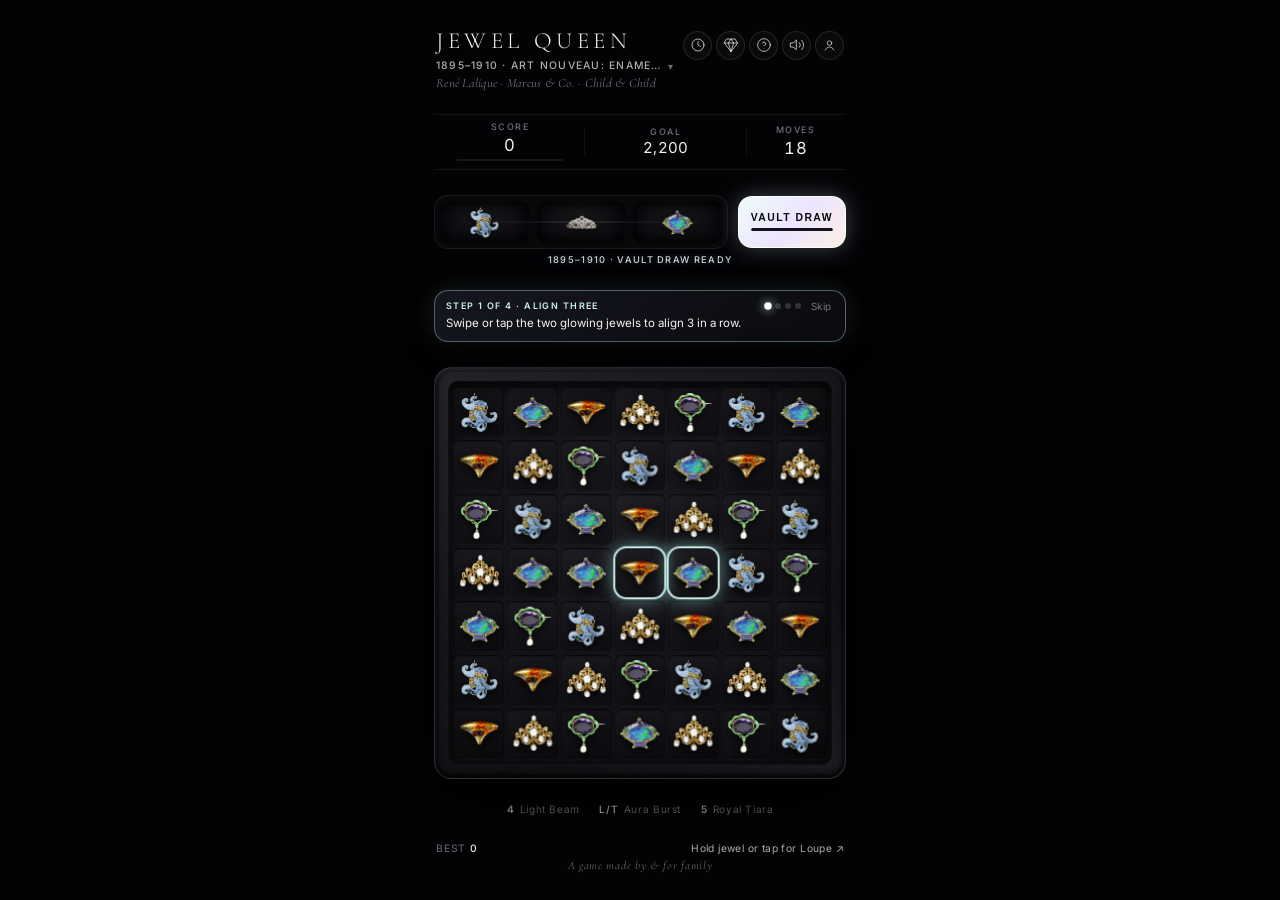
==== index.html @ 5a811588 "Add interactive 4-step tutorial, viral IG/FB Vault Share Card, OG preview & Supabase Facebook/Google" ====
<!doctype html>
<html lang="en">
  <head>
    <meta charset="UTF-8" />
    <meta
      name="viewport"
      content="width=device-width, initial-scale=1.0, maximum-scale=1.0, user-scalable=no, viewport-fit=cover"
    />
    <meta name="theme-color" content="#030305" />
    <meta
      name="description"
      content="Jewel Queen — A museum gallery & vintage jewelry cascade game made by and for family, inspired by Connie Parente's collection."
    />
    <!-- Rich Social Preview for Facebook, Instagram, Messenger & iMessage -->
    <meta property="og:type" content="website" />
    <meta property="og:site_name" content="JEWEL QUEEN" />
    <meta property="og:title" content="JEWEL QUEEN — Collect 45 Real V&amp;A Museum Jewels" />
    <meta
      property="og:description"
      content="Match real Art Nouveau, Art Deco, Dior &amp; contemporary haute joaillerie masterpieces. Inspired by Connie Parente (@parenteconnie)."
    />
    <meta property="og:url" content="https://aparente.github.io/jewel-queen/" />
    <meta property="og:image" content="https://aparente.github.io/jewel-queen/assets/og-card.jpg" />
    <meta property="og:image:width" content="1200" />
    <meta property="og:image:height" content="630" />
    <meta name="twitter:card" content="summary_large_image" />
    <meta name="twitter:title" content="JEWEL QUEEN — Collect 45 Real V&amp;A Museum Jewels" />
    <meta
      name="twitter:description"
      content="Collect 45 authentic V&amp;A Museum antique, Art Deco &amp; haute joaillerie treasures — inspired by @parenteconnie."
    />
    <meta name="twitter:image" content="https://aparente.github.io/jewel-queen/assets/og-card.jpg" />
    <title>JEWEL QUEEN — Gallery Archive</title>
    <link rel="preconnect" href="https://fonts.googleapis.com" />
    <link rel="preconnect" href="https://fonts.gstatic.com" crossorigin />
    <link
      href="https://fonts.googleapis.com/css2?family=Cormorant+Garamond:ital,wght@0,300;0,400;0,600;1,400;1,600&family=Inter:wght@300;400;500;600&display=swap"
      rel="stylesheet"
    />
    <link rel="stylesheet" href="styles.css" />
  </head>
  <body>
    <div class="velvet-backdrop" aria-hidden="true"></div>
    <canvas class="ambient-canvas" id="ambientCanvas" aria-hidden="true"></canvas>

    <!-- Floating Museum Acquisition Notice -->
    <div class="acquire-toast" id="acquireToast" hidden role="status" aria-live="polite">
      <img id="acquireToastImg" src="" alt="" />
      <div class="acquire-toast-text">
        <span class="acquire-kicker" id="acquireToastKicker">NEW ACQUISITION</span>
        <strong id="acquireToastTitle">Paul Flato Gold Feet</strong>
      </div>
    </div>

    <!-- Viral Collector Challenge Banner (shown when opening a friend's invite link) -->
    <div class="invite-banner" id="inviteBanner" hidden role="status">
      <span class="invite-banner-text" id="inviteBannerText">Invited by a fellow collector</span>
      <button type="button" class="invite-close-btn" id="closeInviteBtn" aria-label="Dismiss challenge">✕</button>
    </div>

    <main class="cabinet" id="cabinet">
      <!-- Minimal Museum Exhibition Header -->
      <header class="cabinet-header">
        <div class="brand-lockup">
          <div class="brand-text">
            <h1 class="brand-title">JEWEL QUEEN</h1>
            <button
              type="button"
              class="era-picker-btn"
              id="eraPickerBtn"
              aria-label="Choose Jewelry Era and Designers"
              title="Tour Eras & Styles"
            >
              <span class="era-line" id="stageSubtitle">1895–1910 · Art Nouveau</span>
              <span class="era-chevron" aria-hidden="true">▾</span>
            </button>
            <p class="designer-line" id="designerLine">René Lalique · Marcus &amp; Co. · Child &amp; Child</p>
          </div>
        </div>

        <div class="header-actions">
          <button
            type="button"
            class="icon-btn"
            id="erasBtn"
            aria-label="Tour Eras and Styles"
            title="Eras & Styles"
          >
            <svg viewBox="0 0 24 24" width="16" height="16" fill="none" stroke="currentColor" stroke-width="1.5" stroke-linecap="round" stroke-linejoin="round" aria-hidden="true">
              <circle cx="12" cy="12" r="9" />
              <polyline points="12 7 12 12 15.5 14" />
            </svg>
          </button>
          <button
            type="button"
            class="icon-btn"
            id="lookbookBtn"
            aria-label="Open My Collection"
            title="My Collection"
          >
            <svg viewBox="0 0 24 24" width="16" height="16" fill="none" stroke="currentColor" stroke-width="1.5" stroke-linecap="round" stroke-linejoin="round" aria-hidden="true">
              <path d="M6 3h12l4 6-10 13L2 9z" />
              <path d="M2 9h20" />
              <path d="M12 22L8 9l4-6 4 6-4 13z" />
            </svg>
          </button>
          <button
            type="button"
            class="icon-btn"
            id="helpBtn"
            aria-label="How to Play"
            title="How to Play"
          >
            <svg viewBox="0 0 24 24" width="16" height="16" fill="none" stroke="currentColor" stroke-width="1.5" stroke-linecap="round" stroke-linejoin="round" aria-hidden="true">
              <circle cx="12" cy="12" r="9.5" />
              <path d="M9.4 9.2a2.8 2.8 0 0 1 5.3 1c0 1.8-2.7 2.6-2.7 2.6" />
              <circle cx="12" cy="16.8" r="0.6" fill="currentColor" stroke="none" />
            </svg>
          </button>
          <button
            type="button"
            class="icon-btn"
            id="muteBtn"
            aria-label="Toggle Sound"
            title="Toggle Sound"
          >
            <svg id="soundOnIcon" viewBox="0 0 24 24" width="16" height="16" fill="none" stroke="currentColor" stroke-width="1.5" stroke-linecap="round" stroke-linejoin="round" aria-hidden="true">
              <polygon points="11 5 6 9 2 9 2 15 6 15 11 19 11 5" />
              <path d="M15.54 8.46a5 5 0 0 1 0 7.07" />
              <path d="M19.07 4.93a10 10 0 0 1 0 14.14" />
            </svg>
            <svg id="soundOffIcon" viewBox="0 0 24 24" width="16" height="16" fill="none" stroke="currentColor" stroke-width="1.5" stroke-linecap="round" stroke-linejoin="round" aria-hidden="true" hidden>
              <polygon points="11 5 6 9 2 9 2 15 6 15 11 19 11 5" />
              <line x1="22" y1="9" x2="16" y2="15" />
              <line x1="16" y1="9" x2="22" y2="15" />
            </svg>
          </button>
          <button
            type="button"
            class="icon-btn account-btn"
            id="accountBtn"
            aria-label="Collector Sign In & Share"
            title="Collector Account & Share"
          >
            <svg id="accountDefaultIcon" viewBox="0 0 24 24" width="15" height="15" fill="none" stroke="currentColor" stroke-width="1.5" stroke-linecap="round" stroke-linejoin="round" aria-hidden="true">
              <circle cx="12" cy="8.2" r="3.6" />
              <path d="M5.2 19.2c1.4-3.2 4-4.7 6.8-4.7s5.4 1.5 6.8 4.7" />
            </svg>
            <img id="accountAvatarImg" class="account-avatar-img" src="" alt="" hidden />
            <span class="account-sync-dot" id="accountSyncDot" hidden></span>
          </button>
        </div>
      </header>

      <!-- Borderless Floating Museum Placard Metrics -->
      <section class="hud-strip" aria-label="Exhibition progress">
        <div class="hud-plaque hud-score">
          <span class="hud-label">SCORE</span>
          <span class="hud-value" id="scoreVal">0</span>
          <div class="score-bar" aria-hidden="true">
            <div class="score-bar-fill" id="scoreBarFill"></div>
          </div>
        </div>

        <div class="hud-divider" aria-hidden="true"></div>

        <div class="hud-plaque hud-goal">
          <span class="hud-label">GOAL</span>
          <div class="goal-display" id="goalDisplay">
            <span class="hud-value" id="goalText">2,200</span>
          </div>
        </div>

        <div class="hud-divider" aria-hidden="true"></div>

        <div class="hud-plaque hud-moves" id="movesPlaque">
          <span class="hud-label">MOVES</span>
          <span class="hud-value" id="movesVal">18</span>
        </div>
      </section>

      <!-- Smoked-Glass Curator's Vault Draw (3-Chamber Archive Bonus) -->
      <section class="slot-marquee" aria-label="Curator Vault Draw">
        <div class="slot-body">
          <div class="reels-window">
            <div class="payline-bar" aria-hidden="true"></div>
            <div class="reel" id="reel0" aria-label="Vault chamber 1"></div>
            <div class="reel" id="reel1" aria-label="Vault chamber 2"></div>
            <div class="reel" id="reel2" aria-label="Vault chamber 3"></div>
          </div>

          <button type="button" class="spin-btn is-ready" id="spinBtn">
            <span class="spin-btn-sheen" aria-hidden="true"></span>
            <span class="spin-btn-label" id="spinBtnLabel">VAULT DRAW</span>
            <span class="spin-meter" aria-hidden="true">
              <span class="spin-meter-fill" id="spinMeterFill"></span>
            </span>
          </button>
        </div>
        <div class="slot-ticker" id="slotBanner" role="status" aria-live="polite">
          CURATOR'S VAULT DRAW READY · TAP TO PULL
        </div>
      </section>

      <!-- Interactive 4-Step Guided Gallery Tutorial Strip -->
      <aside class="tutorial-bar" id="tutorialBar" hidden aria-live="polite">
        <div class="tutorial-bar-top">
          <span class="tutorial-kicker" id="tutorialKicker">STEP 1 OF 4 · ALIGN THREE</span>
          <div class="tutorial-bar-right">
            <div class="tutorial-dots" id="tutorialDots" aria-hidden="true"></div>
            <button type="button" class="tutorial-skip-btn" id="tutorialSkipBtn">Skip</button>
          </div>
        </div>
        <div class="tutorial-bar-body">
          <p class="tutorial-text" id="tutorialText">
            Swipe or tap the two glowing jewels to align 3 in a row.
          </p>
          <button type="button" class="tutorial-action-btn" id="tutorialActionBtn" hidden>
            BEGIN EXHIBITION
          </button>
        </div>
      </aside>

      <!-- Tactile Pure Black Velvet Collector's Tray (Default) -->
      <section class="board-area" aria-label="Jewelry Gallery Tray">
        <div class="board-shell" id="boardShell">
          <div class="tray-rim-shimmer" aria-hidden="true"></div>
          <div class="fever-ribbon" id="feverRibbon" hidden>3× LUMINOUS AURA · <span id="feverCount">0</span></div>

          <div class="board-stage" id="boardStage">
            <div class="board-cells" id="boardCells" aria-hidden="true"></div>
            <div class="board-tiles" id="boardTiles" role="grid" aria-label="7 by 7 jewelry tray"></div>
            <canvas class="fx-canvas" id="fxCanvas" aria-hidden="true"></canvas>
          </div>
        </div>
      </section>

      <!-- Whisper-Clean Borderless Gallery Legend -->
      <div class="power-legend-inline" aria-label="Special combinations">
        <span><em>4</em> Light Beam</span>
        <span class="legend-dot" aria-hidden="true">·</span>
        <span><em>L/T</em> Aura Burst</span>
        <span class="legend-dot" aria-hidden="true">·</span>
        <span><em>5</em> Royal Tiara</span>
      </div>

      <!-- Elevated Minimal Footer -->
      <footer class="cabinet-footer">
        <div class="footer-row">
          <span class="footer-stat">BEST <strong id="bestScoreVal">0</strong></span>
          <button type="button" class="footer-loupe-btn" id="footerLoupeBtn" title="Zoom in & read jewelry history">
            Hold jewel or tap for Loupe ↗
          </button>
        </div>
        <p class="family-note">A game made by &amp; for family</p>
      </footer>
    </main>

    <!-- Exhibition Complete / Curtain Call Modal -->
    <dialog class="velvet-dialog" id="resultDialog">
      <div class="dialog-card">
        <img src="assets/museum_jewels/lavabre-tiara.png" alt="" class="dialog-tiara" width="76" height="76" />
        <p class="dialog-kicker" id="resultKicker">EXHIBITION COMPLETE</p>
        <h2 class="dialog-title" id="resultTitle">SUBLIME</h2>
        <div class="dialog-stars" id="resultStars" aria-label="Star rating">★★★</div>
        <p class="dialog-summary" id="resultSummary">
          You curated this exhibition with timeless brilliance.
        </p>

        <div class="dialog-stats">
          <div class="stat-box">
            <span>EXHIBITION SCORE</span>
            <strong id="resultScore">0</strong>
          </div>
          <div class="stat-box">
            <span>MOVES BONUS</span>
            <strong id="resultBonus">+0</strong>
          </div>
        </div>

        <div class="dialog-actions">
          <button type="button" class="gold-cta" id="resultPrimaryBtn">NEXT EXHIBITION →</button>
          <button type="button" class="velvet-secondary" id="resultShareBtn">SHARE MY VAULT CARD ↗</button>
          <button type="button" class="velvet-secondary" id="resultSecondaryBtn">REPLAY THIS ERA</button>
        </div>
      </div>
    </dialog>

    <!-- Virtual Estate Collection Vault (Pokédex + Signature Lineup) -->
    <dialog class="velvet-dialog lookbook-dialog" id="lookbookDialog">
      <div class="dialog-card lookbook-card vault-card">
        <div class="lookbook-header">
          <div>
            <p class="dialog-kicker">PRIVATE ARCHIVE</p>
            <h2 class="dialog-title">MY COLLECTION</h2>
          </div>
          <div class="lookbook-header-actions">
            <button type="button" class="share-pill-btn" id="openShareFromVaultBtn">Share Vault ↗</button>
            <button type="button" class="icon-btn" id="closeLookbookBtn" aria-label="Close My Collection">✕</button>
          </div>
        </div>

        <div class="vault-summary-bar">
          <div class="vault-metric">
            <span>ACQUIRED</span>
            <strong id="vaultCountStat">0 / 45</strong>
          </div>
          <div class="vault-metric">
            <span>ESTATE VALUE</span>
            <strong id="vaultValueStat">$0</strong>
          </div>
          <div class="vault-progress-track" aria-hidden="true">
            <div class="vault-progress-fill" id="vaultProgressFill"></div>
          </div>
        </div>

        <section class="showcase-section" aria-label="My Signature Lineup">
          <div class="showcase-head">
            <span class="showcase-label">SIGNATURE LINEUP</span>
            <span class="showcase-sub">Pin up to 5 in the 3× Loupe</span>
          </div>
          <div class="showcase-slots" id="showcaseSlots"></div>
        </section>

        <div class="vault-filters" id="vaultFilters" role="tablist" aria-label="Filter collection">
          <button type="button" class="filter-pill is-active" data-filter="all">All</button>
          <button type="button" class="filter-pill" data-filter="owned">Owned</button>
          <button type="button" class="filter-pill" data-filter="missing">Missing</button>
          <button type="button" class="filter-pill" data-filter="grails">Grails</button>
        </div>

        <div class="pokedex-grid" id="lookbookGrid"></div>
      </div>
    </dialog>

    <!-- Curated Historical Jewelry Tour Modal -->
    <dialog class="velvet-dialog lookbook-dialog" id="erasDialog">
      <div class="dialog-card lookbook-card">
        <div class="lookbook-header">
          <div>
            <p class="dialog-kicker">HISTORICAL TOUR</p>
            <h2 class="dialog-title">ERAS &amp; STYLES</h2>
          </div>
          <button type="button" class="icon-btn" id="closeErasBtn" aria-label="Close Eras Guide">✕</button>
        </div>

        <p class="lookbook-intro">
          Made by &amp; for family — walk through eight iconic eras &amp; movements of antique and vintage jewelry, each featuring authentic museum pieces curated in the spirit of
          <a href="https://www.instagram.com/parenteconnie/?hl=en" target="_blank" rel="noopener noreferrer" class="gold-link">@parenteconnie</a>.
        </p>

        <div class="eras-grid" id="erasGrid"></div>
      </div>
    </dialog>

    <!-- Quick How-to-Play Guide Modal -->
    <dialog class="velvet-dialog" id="helpDialog">
      <div class="dialog-card help-card">
        <p class="dialog-kicker">GALLERY GUIDE</p>
        <h2 class="dialog-title">HOW TO PLAY</h2>
        <div class="help-steps">
          <div class="help-step">
            <span class="help-badge">1</span>
            <div>
              <strong>Swipe or Tap to Match 3+</strong>
              <p>Swap neighboring jewels in the black velvet tray to line up 3 or more matching pieces. Cascades weave rising light blooms and higher multipliers.</p>
            </div>
          </div>
          <div class="help-step">
            <span class="help-badge">2</span>
            <div>
              <strong>Complete the Exhibition Goal</strong>
              <p>Reach the score target, collect featured jewels, or match on top of luminous showcase tiles before your moves run out.</p>
            </div>
          </div>
          <div class="help-step">
            <span class="help-badge">3</span>
            <div>
              <strong>Pull the Curator's Vault Draw</strong>
              <p>Matches charge the 3-chamber archive bar. Tap <strong>VAULT DRAW</strong> when lit to draw 3 museum pieces for 3× Luminous Aura, extra moves, bonus points, and power jewels.</p>
            </div>
          </div>
          <div class="help-step">
            <span class="help-badge">4</span>
            <div>
              <strong>Collect &amp; Inspect at 3× Zoom</strong>
              <p>Every new piece unlocks in <strong>My Collection</strong>. Hold any jewel on the tray (or tap any card) to zoom 3× and read its museum history.</p>
            </div>
          </div>
        </div>
        <p class="help-family-note">A private gallery game made by &amp; for family.</p>
        <div class="dialog-actions">
          <button type="button" class="gold-cta" id="closeHelpBtn">ENTER GALLERY</button>
          <button type="button" class="velvet-secondary" id="replayTutorialBtn">REPLAY GUIDED TUTORIAL</button>
        </div>
      </div>
    </dialog>

    <!-- Collector Profile, Facebook & Google SSO, and Leaderboard Modal -->
    <dialog class="velvet-dialog account-dialog" id="accountDialog">
      <div class="dialog-card account-card">
        <div class="lookbook-header">
          <div>
            <p class="dialog-kicker">COLLECTOR PASSPORT</p>
            <h2 class="dialog-title">SIGN IN &amp; SYNC</h2>
          </div>
          <button type="button" class="icon-btn" id="closeAccountBtn" aria-label="Close Collector Account">✕</button>
        </div>

        <p class="account-intro">
          Sign in to sync your 45-piece Estate Vault across Facebook, Instagram &amp; Safari—and appear on the Collectors' Leaderboard.
        </p>

        <!-- Signed-In Banner (shown when authenticated via Facebook or Google) -->
        <div class="signed-in-panel" id="signedInPanel" hidden>
          <div class="signed-in-user">
            <img id="signedInAvatar" class="signed-in-avatar" src="" alt="" hidden />
            <div>
              <strong id="signedInName">Collector</strong>
              <span class="sync-badge" id="syncStatusText">Cloud Vault Synced</span>
            </div>
          </div>
          <button type="button" class="velvet-secondary sign-out-btn" id="signOutBtn">Sign Out</button>
        </div>

        <!-- Facebook & Google SSO Buttons -->
        <div class="sso-buttons" id="ssoButtons">
          <button type="button" class="sso-btn sso-facebook" id="facebookSignInBtn">
            <svg viewBox="0 0 24 24" width="17" height="17" fill="currentColor" aria-hidden="true">
              <path d="M22 12.06C22 6.5 17.52 2 12 2S2 6.5 2 12.06c0 5.02 3.66 9.18 8.44 9.94v-7.03H7.9v-2.91h2.54V9.85c0-2.52 1.49-3.91 3.78-3.91 1.09 0 2.24.2 2.24.2v2.47h-1.26c-1.24 0-1.63.78-1.63 1.57v1.88h2.78l-.44 2.91h-2.34V22c4.78-.76 8.43-4.92 8.43-9.94z" />
            </svg>
            <span>Continue with Facebook</span>
          </button>

          <button type="button" class="sso-btn sso-google" id="googleSignInBtn">
            <svg viewBox="0 0 24 24" width="17" height="17" aria-hidden="true">
              <path fill="#EA4335" d="M12 10.2v3.9h5.5c-.24 1.26-.96 2.33-2.04 3.05l3.3 2.56C20.68 17.94 21.8 15.2 21.8 12c0-.72-.06-1.41-.19-2.07H12z"/>
              <path fill="#34A853" d="M12 22c2.75 0 5.06-.91 6.75-2.47l-3.3-2.56c-.91.61-2.08.98-3.45.98-2.66 0-4.91-1.8-5.71-4.21H2.88v2.64C4.56 19.72 8.01 22 12 22z"/>
              <path fill="#FBBC05" d="M6.29 13.74A5.98 5.98 0 0 1 5.97 12c0-.61.11-1.2.32-1.74V7.62H2.88A9.96 9.96 0 0 0 2 12c0 1.61.39 3.13 1.08 4.38l3.21-2.64z"/>
              <path fill="#4285F4" d="M12 6.05c1.5 0 2.84.52 3.9 1.53l2.92-2.92C17.05 3.01 14.74 2 12 2 8.01 2 4.56 4.28 2.88 7.62l3.41 2.64C7.09 7.85 9.34 6.05 12 6.05z"/>
            </svg>
            <span>Continue with Google</span>
          </button>
        </div>

        <p class="sso-notice" id="ssoNotice" hidden></p>

        <!-- Collector Display Name (works immediately for Share Cards even before cloud SSO!) -->
        <div class="collector-name-box">
          <label for="collectorNameInput" class="collector-name-label">NAME ON YOUR SHAREABLE VAULT CARD</label>
          <div class="collector-name-row">
            <input
              type="text"
              id="collectorNameInput"
              class="collector-name-input"
              maxlength="28"
              placeholder="e.g. Connie Parente"
              autocomplete="name"
            />
            <button type="button" class="save-name-btn" id="saveCollectorNameBtn">Save</button>
          </div>
        </div>

        <button type="button" class="gold-cta" id="accountShareVaultBtn">SHARE MY VAULT CARD ↗</button>

        <!-- Collectors' Leaderboard -->
        <section class="leaderboard-section" id="leaderboardSection">
          <div class="showcase-head">
            <span class="showcase-label">COLLECTORS' LEADERBOARD</span>
            <span class="showcase-sub">Ranked by Estate Value</span>
          </div>
          <div class="leaderboard-list" id="leaderboardList">
            <p class="leaderboard-empty">Connect Facebook or Google Cloud Sync to join the live collectors' leaderboard.</p>
          </div>
        </section>

        <p class="connie-credit-line">
          Curated in the spirit of
          <a href="https://www.instagram.com/parenteconnie/?hl=en" target="_blank" rel="noopener noreferrer" class="gold-link">Connie Parente · @parenteconnie</a>
        </p>
      </div>
    </dialog>

    <!-- Viral Shareable Vault Card Preview Modal -->
    <dialog class="velvet-dialog share-dialog" id="shareDialog">
      <div class="dialog-card share-card">
        <div class="lookbook-header">
          <div>
            <p class="dialog-kicker">READY FOR INSTAGRAM &amp; FACEBOOK</p>
            <h2 class="dialog-title">YOUR VAULT CARD</h2>
          </div>
          <button type="button" class="icon-btn" id="closeShareBtn" aria-label="Close Share Card">✕</button>
        </div>

        <div class="share-preview-frame">
          <img id="sharePreviewImg" class="share-preview-img" src="" alt="Your Jewel Queen Vault Share Card" />
        </div>

        <div class="dialog-actions">
          <button type="button" class="gold-cta" id="nativeShareBtn">SHARE CARD TO IG / FB / MESSAGES</button>
          <div class="share-quick-row">
            <button type="button" class="velvet-secondary" id="downloadCardBtn">Save PNG</button>
            <button type="button" class="velvet-secondary" id="shareFacebookLinkBtn">Facebook</button>
            <button type="button" class="velvet-secondary" id="copyChallengeLinkBtn">Copy Link</button>
          </div>
        </div>
        <p class="share-status" id="shareStatus" role="status" aria-live="polite"></p>
      </div>
    </dialog>

    <!-- Interactive 3x Jeweler's Loupe Zoom & History Inspector Modal -->
    <dialog class="velvet-dialog loupe-dialog" id="loupeDialog">
      <div class="dialog-card loupe-card">
        <div class="loupe-topbar">
          <div>
            <p class="dialog-kicker" id="loupeEra">ART NOUVEAU</p>
            <h2 class="dialog-title loupe-title" id="loupeTitle">Blue Enamel Medusa Pendant</h2>
          </div>
          <button type="button" class="icon-btn" id="closeLoupeBtn" aria-label="Close Jeweler's Loupe">✕</button>
        </div>

        <div class="loupe-stage" id="loupeStage" title="Drag to pan when zoomed">
          <img id="loupeImg" class="loupe-img" src="" alt="" draggable="false" />
          <div class="loupe-zoom-controls" role="group" aria-label="Optical zoom magnification">
            <button type="button" class="zoom-pill is-active" data-zoom="1">1×</button>
            <button type="button" class="zoom-pill" data-zoom="2">2×</button>
            <button type="button" class="zoom-pill" data-zoom="3">3×</button>
          </div>
          <span class="loupe-pan-hint" id="loupePanHint">Tap 2× / 3× to zoom in</span>
        </div>

        <div class="loupe-meta-row">
          <span class="loupe-maker" id="loupeMaker">René Lalique</span>
          <span class="loupe-collected" id="loupeCollected">Collected 0×</span>
        </div>

        <div class="loupe-collector-bar">
          <span class="rarity-badge" id="loupeRarity">CROWN SOVEREIGN</span>
          <span class="loupe-value" id="loupeValue">$185K</span>
          <button type="button" class="pin-showcase-btn" id="loupePinBtn">☆ Pin to Lineup</button>
        </div>

        <div class="loupe-materials" id="loupeMaterials"></div>
        <p class="loupe-story" id="loupeStory"></p>

        <div class="loupe-footer">
          <div class="loupe-nav">
            <button type="button" class="velvet-secondary loupe-nav-btn" id="loupePrevBtn">‹ Prev</button>
            <button type="button" class="velvet-secondary loupe-nav-btn" id="loupeNextBtn">Next ›</button>
          </div>
          <a id="loupeArchiveLink" class="gold-link loupe-archive-link" href="#" target="_blank" rel="noopener noreferrer">
            Museum Record ↗
          </a>
        </div>
      </div>
    </dialog>

    <script type="module" src="js/game.js"></script>
  </body>
</html>
---- styles.css ----
:root {
  color-scheme: dark;
  --gallery-black: #030305;
  --gallery-surface: rgba(14, 14, 19, 0.86);
  --gallery-glass: rgba(255, 255, 255, 0.035);
  --hairline: rgba(255, 255, 255, 0.11);
  --hairline-soft: rgba(255, 255, 255, 0.065);
  --pearl: #f5f2ed;
  --pearl-soft: rgba(245, 242, 237, 0.72);
  --silver-muted: rgba(214, 212, 224, 0.52);
  --prism-grad: linear-gradient(125deg, #c6f7f2 0%, #e4d4ff 48%, #f9e6d8 100%);
  --font-serif: 'Cormorant Garamond', Georgia, serif;
  --font-sans: 'Inter', -apple-system, BlinkMacSystemFont, sans-serif;
}

*,
*::before,
*::after {
  box-sizing: border-box;
  -webkit-tap-highlight-color: transparent;
}

[hidden] {
  display: none !important;
}

html,
body {
  margin: 0;
  padding: 0;
  height: 100%;
  height: 100dvh;
  overflow: hidden;
  background-color: var(--gallery-black);
  color: var(--pearl);
  font-family: var(--font-sans);
  -webkit-font-smoothing: antialiased;
  user-select: none;
  -webkit-user-select: none;
}

/* Deep museum gallery darkness + teamLab ambient canvas */
.velvet-backdrop {
  position: fixed;
  inset: 0;
  z-index: -2;
  background: radial-gradient(circle at 50% 24%, #0c0c12 0%, #040407 58%, #010102 100%);
}

.ambient-canvas {
  position: fixed;
  inset: 0;
  width: 100%;
  height: 100%;
  z-index: -1;
  pointer-events: none;
}

/* Centered Mobile-First Gallery Canvas */
.cabinet {
  position: relative;
  width: 100%;
  max-width: 440px;
  height: 100dvh;
  margin: 0 auto;
  padding:
    max(12px, env(safe-area-inset-top))
    14px
    max(12px, env(safe-area-inset-bottom));
  display: flex;
  flex-direction: column;
  justify-content: space-evenly;
  gap: 8px;
}

/* Editorial Museum Header (no logo clutter, pure refined typography) */
.cabinet-header {
  display: flex;
  align-items: flex-start;
  justify-content: space-between;
  gap: 10px;
  padding: 2px 2px 0;
  flex-shrink: 0;
}

.brand-lockup {
  min-width: 0;
}

.brand-text {
  min-width: 0;
}

.brand-title {
  margin: 0;
  font-family: var(--font-serif);
  font-size: clamp(1.16rem, 4.5vw, 1.44rem);
  font-weight: 300;
  letter-spacing: 0.2em;
  line-height: 1.05;
  white-space: nowrap;
  color: var(--pearl);
  text-shadow: 0 0 24px rgba(255, 255, 255, 0.14);
}

.era-picker-btn {
  margin: 4px 0 0;
  padding: 0;
  border: none;
  background: none;
  display: inline-flex;
  align-items: center;
  gap: 5px;
  max-width: 100%;
  cursor: pointer;
  text-align: left;
  color: var(--pearl-soft);
  transition: color 160ms ease;
}

.era-picker-btn:hover {
  color: #ffffff;
}

.era-picker-btn:focus-visible,
.icon-btn:focus-visible,
.spin-btn:focus-visible,
.gold-cta:focus-visible,
.velvet-secondary:focus-visible {
  outline: 1.5px solid rgba(255, 255, 255, 0.72);
  outline-offset: 2px;
}

.era-line {
  font-family: var(--font-sans);
  font-size: 0.65rem;
  font-weight: 500;
  letter-spacing: 0.12em;
  text-transform: uppercase;
  white-space: nowrap;
  overflow: hidden;
  text-overflow: ellipsis;
}

.era-chevron {
  font-size: 0.65rem;
  opacity: 0.6;
  flex-shrink: 0;
}

.designer-line {
  margin: 2px 0 0;
  font-family: var(--font-serif);
  font-size: 0.8rem;
  font-style: italic;
  font-weight: 400;
  letter-spacing: 0.02em;
  color: var(--silver-muted);
  white-space: nowrap;
  overflow: hidden;
  text-overflow: ellipsis;
}

.header-actions {
  display: flex;
  align-items: center;
  gap: 4px;
  flex-shrink: 0;
  padding-top: 2px;
}

.icon-btn {
  position: relative;
  width: 29px;
  height: 29px;
  border-radius: 50%;
  border: 1px solid var(--hairline);
  background: rgba(255, 255, 255, 0.03);
  backdrop-filter: blur(8px);
  -webkit-backdrop-filter: blur(8px);
  color: var(--pearl-soft);
  display: grid;
  place-items: center;
  cursor: pointer;
  transition: border-color 180ms ease, color 180ms ease, background 180ms ease, transform 140ms ease;
}

.account-avatar-img {
  width: 100%;
  height: 100%;
  border-radius: 50%;
  object-fit: cover;
}

.account-sync-dot {
  position: absolute;
  right: -1px;
  bottom: -1px;
  width: 8px;
  height: 8px;
  border-radius: 50%;
  background: #6ee7b7;
  border: 1.5px solid #040407;
  box-shadow: 0 0 6px rgba(110, 231, 183, 0.8);
}

.icon-btn:hover {
  border-color: rgba(255, 255, 255, 0.34);
  background: rgba(255, 255, 255, 0.08);
  color: #ffffff;
}

.icon-btn:active {
  transform: scale(0.92);
}

/* Borderless Floating Museum Placard HUD */
.hud-strip {
  display: grid;
  grid-template-columns: 1.15fr 1px 1.25fr 1px 0.75fr;
  align-items: center;
  padding: 6px 2px;
  border-top: 1px solid var(--hairline-soft);
  border-bottom: 1px solid var(--hairline-soft);
  flex-shrink: 0;
}

.hud-divider {
  width: 1px;
  height: 26px;
  background: var(--hairline-soft);
}

.hud-plaque {
  display: flex;
  flex-direction: column;
  align-items: center;
  justify-content: center;
  padding: 2px 6px;
  min-height: 40px;
}

.hud-label {
  font-size: 0.56rem;
  font-weight: 500;
  letter-spacing: 0.18em;
  color: var(--silver-muted);
  line-height: 1;
}

.hud-value {
  margin-top: 4px;
  font-family: var(--font-sans);
  font-size: 1.04rem;
  font-weight: 400;
  font-variant-numeric: tabular-nums;
  letter-spacing: 0.02em;
  color: var(--pearl);
  line-height: 1.1;
}

.score-bar {
  width: 78%;
  height: 2px;
  margin-top: 5px;
  border-radius: 99px;
  background: rgba(255, 255, 255, 0.08);
  overflow: hidden;
}

.score-bar-fill {
  height: 100%;
  width: 0%;
  border-radius: 99px;
  background: var(--prism-grad);
  box-shadow: 0 0 8px rgba(198, 247, 242, 0.65);
  transition: width 360ms cubic-bezier(0.22, 1, 0.36, 1);
}

.goal-display {
  display: flex;
  align-items: center;
  justify-content: center;
  gap: 6px;
  margin-top: 3px;
  cursor: pointer;
}

.goal-icon {
  width: 22px;
  height: 22px;
  object-fit: contain;
  filter: drop-shadow(0 2px 6px rgba(0, 0, 0, 0.8));
}

.goal-tile-swatch {
  width: 15px;
  height: 15px;
  border-radius: 4px;
  border: 1px solid rgba(226, 245, 255, 0.72);
  background: linear-gradient(135deg, rgba(198, 247, 242, 0.32), rgba(228, 212, 255, 0.18));
  box-shadow: 0 0 10px rgba(198, 247, 242, 0.45);
}

.hud-goal .hud-value {
  margin-top: 0;
  font-size: 0.94rem;
}

.hud-moves.is-low .hud-value {
  color: #ff9cb8;
  text-shadow: 0 0 12px rgba(255, 114, 162, 0.6);
  animation: lowMovesBreath 1.1s ease-in-out infinite;
}

@keyframes lowMovesBreath {
  0%, 100% { opacity: 0.72; }
  50% { opacity: 1; }
}

/* Smoked-Glass Optical Prism Chamber (Elevated 3-Reel Bonus Draw) */
.slot-marquee {
  flex-shrink: 0;
  padding: 2px 0;
}

.slot-body {
  display: grid;
  grid-template-columns: 1fr auto;
  align-items: center;
  gap: 10px;
}

.reels-window {
  position: relative;
  display: grid;
  grid-template-columns: repeat(3, 1fr);
  gap: 6px;
  padding: 4px;
  border-radius: 14px;
  background: rgba(255, 255, 255, 0.025);
  border: 1px solid var(--hairline-soft);
}

.payline-bar {
  position: absolute;
  left: 8px;
  right: 8px;
  top: 50%;
  height: 1px;
  transform: translateY(-50%);
  background: linear-gradient(90deg, transparent, rgba(255, 255, 255, 0.16), transparent);
  pointer-events: none;
  z-index: 3;
}

.reel {
  position: relative;
  height: 44px;
  border-radius: 10px;
  overflow: hidden;
  background: radial-gradient(circle at 50% 40%, rgba(255, 255, 255, 0.07) 0%, rgba(10, 10, 15, 0.92) 78%);
  box-shadow:
    inset 0 6px 10px rgba(0, 0, 0, 0.72),
    inset 0 -6px 10px rgba(0, 0, 0, 0.72),
    inset 0 0 0 1px rgba(255, 255, 255, 0.05);
}

.reel.reel-landed {
  animation: reelBounce 260ms cubic-bezier(0.22, 1, 0.36, 1);
}

@keyframes reelBounce {
  0% { transform: scale(1.06); box-shadow: inset 0 0 0 1px rgba(255, 255, 255, 0.35); }
  100% { transform: scale(1); }
}

.reel-strip {
  display: flex;
  flex-direction: column;
  will-change: transform;
}

.reel-item {
  height: 44px;
  flex-shrink: 0;
  display: grid;
  place-items: center;
  padding: 4px;
}

.reel-item img {
  width: 35px;
  height: 35px;
  object-fit: contain;
  filter: drop-shadow(0 2px 6px rgba(0, 0, 0, 0.85));
}

.spin-btn {
  position: relative;
  min-width: 108px;
  height: 52px;
  padding: 6px 12px;
  border-radius: 14px;
  border: 1px solid var(--hairline);
  background: rgba(255, 255, 255, 0.03);
  color: var(--silver-muted);
  cursor: not-allowed;
  overflow: hidden;
  display: flex;
  flex-direction: column;
  align-items: center;
  justify-content: center;
  gap: 5px;
  transition: transform 150ms ease, border-color 240ms ease, box-shadow 260ms ease, background 260ms ease;
}

.spin-btn.is-ready {
  cursor: pointer;
  color: #09090f;
  background: linear-gradient(135deg, #eefcf9 0%, #ede4ff 52%, #fdf0e6 100%);
  border-color: rgba(255, 255, 255, 0.85);
  box-shadow:
    0 0 22px rgba(212, 238, 255, 0.28),
    0 6px 18px rgba(0, 0, 0, 0.55);
  animation: prismReadyBreath 2.4s ease-in-out infinite;
}

.spin-btn.is-ready:active {
  transform: scale(0.95);
}

.spin-btn-sheen {
  position: absolute;
  inset: 0;
  background: linear-gradient(
    115deg,
    transparent 20%,
    rgba(255, 255, 255, 0.65) 50%,
    transparent 80%
  );
  transform: translateX(-130%);
  pointer-events: none;
}

.spin-btn.is-ready .spin-btn-sheen {
  animation: sheenSweep 3s ease-in-out infinite;
}

@keyframes sheenSweep {
  0%, 58% { transform: translateX(-130%); }
  100% { transform: translateX(135%); }
}

@keyframes prismReadyBreath {
  0%, 100% { box-shadow: 0 0 14px rgba(198, 247, 242, 0.22), 0 6px 18px rgba(0, 0, 0, 0.55); }
  50% { box-shadow: 0 0 26px rgba(228, 212, 255, 0.44), 0 6px 18px rgba(0, 0, 0, 0.55); }
}

.spin-btn-label {
  font-size: 0.65rem;
  font-weight: 600;
  letter-spacing: 0.14em;
  line-height: 1;
  white-space: nowrap;
}

.spin-meter {
  width: 100%;
  height: 2.5px;
  border-radius: 99px;
  background: rgba(255, 255, 255, 0.12);
  overflow: hidden;
}

.spin-btn.is-ready .spin-meter {
  background: rgba(9, 9, 15, 0.18);
}

.spin-meter-fill {
  display: block;
  height: 100%;
  width: 100%;
  border-radius: 99px;
  background: var(--prism-grad);
  transition: width 280ms ease;
}

.spin-btn.is-ready .spin-meter-fill {
  background: #14121f;
}

.slot-ticker {
  margin-top: 5px;
  text-align: center;
  font-size: 0.58rem;
  font-weight: 500;
  letter-spacing: 0.14em;
  text-transform: uppercase;
  color: var(--silver-muted);
  white-space: nowrap;
  overflow: hidden;
  text-overflow: ellipsis;
}

.slot-ticker.is-gold {
  color: rgba(236, 244, 255, 0.88);
  text-shadow: 0 0 12px rgba(212, 232, 255, 0.35);
}

/* Tactile Pure Black Velvet Collector's Presentation Tray (Default) */
.board-area {
  flex: 1 1 auto;
  min-height: 0;
  max-height: 416px;
  width: 100%;
  container-type: size;
  display: grid;
  place-items: center;
}

.board-shell {
  position: relative;
  width: min(100cqw, 100cqh, 412px);
  height: min(100cqw, 100cqh, 412px);
  display: grid;
  place-items: center;
  padding: 13px;
  border-radius: 18px;
  overflow: hidden;
  background:
    url("data:image/svg+xml,%3Csvg xmlns='http://www.w3.org/2000/svg' width='90' height='90' viewBox='0 0 90 90'%3E%3Cfilter id='n'%3E%3CfeTurbulence type='fractalNoise' baseFrequency='0.85' numOctaves='2' stitchTiles='stitch'/%3E%3C/filter%3E%3Crect width='90' height='90' filter='url(%23n)' opacity='0.085'/%3E%3C/svg%3E"),
    linear-gradient(148deg, #1d1c23 0%, #0f0e13 38%, #09080c 72%, #15141a 100%);
  border: 1px solid rgba(255, 255, 255, 0.085);
  box-shadow:
    inset 0 2px 3px rgba(255, 255, 255, 0.07),
    inset 0 -3px 8px rgba(0, 0, 0, 0.94),
    inset 0 0 0 4px rgba(0, 0, 0, 0.28),
    0 20px 50px rgba(0, 0, 0, 0.95);
  transition: box-shadow 420ms ease, border-color 420ms ease;
}

.board-shell.is-fever {
  border-color: rgba(214, 240, 255, 0.42);
  box-shadow:
    inset 0 2px 4px rgba(235, 248, 255, 0.16),
    inset 0 -3px 8px rgba(0, 0, 0, 0.92),
    0 20px 50px rgba(0, 0, 0, 0.95),
    0 0 38px rgba(196, 224, 255, 0.22);
}

.board-shell.is-shaking {
  animation: boardShake 320ms cubic-bezier(0.36, 0.07, 0.19, 0.97);
}

@keyframes boardShake {
  0%, 100% { transform: translate3d(0, 0, 0); }
  20% { transform: translate3d(-4px, 2px, 0); }
  40% { transform: translate3d(4px, -3px, 0); }
  60% { transform: translate3d(-3px, -2px, 0); }
  80% { transform: translate3d(3px, 2px, 0); }
}

.tray-rim-shimmer {
  display: none;
}

.fever-ribbon {
  position: absolute;
  top: 5px;
  left: 50%;
  transform: translateX(-50%);
  z-index: 12;
  padding: 3px 13px;
  border-radius: 99px;
  background: rgba(14, 14, 22, 0.88);
  backdrop-filter: blur(8px);
  -webkit-backdrop-filter: blur(8px);
  border: 1px solid rgba(218, 242, 255, 0.52);
  font-size: 0.58rem;
  font-weight: 600;
  letter-spacing: 0.16em;
  color: #eff9ff;
  white-space: nowrap;
  box-shadow: 0 4px 16px rgba(182, 228, 255, 0.28);
  animation: feverFloat 1.6s ease-in-out infinite;
}

@keyframes feverFloat {
  0%, 100% { transform: translateX(-50%) scale(1); }
  50% { transform: translateX(-50%) scale(1.04); }
}

/* Recessed Flocked Black-Velvet Tray Interior */
.board-stage {
  position: relative;
  width: 100%;
  height: 100%;
  border-radius: 10px;
  overflow: hidden;
  background:
    url("data:image/svg+xml,%3Csvg xmlns='http://www.w3.org/2000/svg' width='90' height='90' viewBox='0 0 90 90'%3E%3Cfilter id='n'%3E%3CfeTurbulence type='fractalNoise' baseFrequency='0.9' numOctaves='2' stitchTiles='stitch'/%3E%3C/filter%3E%3Crect width='90' height='90' filter='url(%23n)' opacity='0.065'/%3E%3C/svg%3E"),
    radial-gradient(circle at 46% 36%, #15141b 0%, #0b0a0f 65%, #060609 100%);
  box-shadow:
    inset 0 4px 16px rgba(0, 0, 0, 0.96),
    inset 0 0 0 1px rgba(255, 255, 255, 0.055);
  touch-action: none;
}

.board-cells {
  position: absolute;
  inset: 5px;
  display: grid;
  grid-template-columns: repeat(7, 1fr);
  grid-template-rows: repeat(7, 1fr);
  gap: 3px;
}

/* Individual Padded Velvet Brooch Compartments */
.cell-well {
  position: relative;
  border-radius: 6px;
  background: linear-gradient(155deg, rgba(255, 255, 255, 0.022) 0%, rgba(0, 0, 0, 0.36) 100%);
  box-shadow:
    inset 0 1px 2px rgba(0, 0, 0, 0.82),
    inset 0 -1px 0 rgba(255, 255, 255, 0.032);
  transition: background 260ms ease, box-shadow 260ms ease;
}

.cell-well.alt {
  background: linear-gradient(155deg, rgba(255, 255, 255, 0.032) 0%, rgba(0, 0, 0, 0.30) 100%);
}

/* Illuminated Showcase Target Tiles (ethereal pearl-crystal light instead of yellow!) */
.cell-well.is-gilded {
  background: radial-gradient(circle at 50% 50%, rgba(212, 240, 255, 0.22), rgba(196, 178, 255, 0.10));
  box-shadow:
    inset 0 0 0 1.2px rgba(232, 245, 255, 0.62),
    inset 0 0 12px rgba(198, 247, 242, 0.26),
    0 0 10px rgba(210, 232, 255, 0.18);
}

.cell-well.is-gilded::after {
  content: '✦';
  position: absolute;
  right: 3px;
  top: 1px;
  font-size: 8px;
  color: rgba(242, 248, 255, 0.85);
}

/* Interactive Jewel Tile Layer */
.board-tiles {
  position: absolute;
  inset: 5px;
}

.jewel-tile {
  position: absolute;
  width: calc(100% / 7);
  height: calc(100% / 7);
  padding: 2px;
  display: grid;
  place-items: center;
  cursor: pointer;
  will-change: transform, opacity;
  transition:
    transform 210ms cubic-bezier(0.24, 0.88, 0.32, 1.06),
    opacity 180ms ease;
  z-index: 2;
}

.jewel-tile.is-falling {
  transition:
    transform 310ms cubic-bezier(0.22, 1.12, 0.36, 1),
    opacity 180ms ease;
}

.jewel-tile.is-selected {
  z-index: 6;
}

.jewel-tile.is-selected .jewel-inner {
  transform: scale(1.13);
  filter: drop-shadow(0 0 12px var(--jewel-glow, rgba(226, 242, 255, 0.85)));
}

.jewel-tile.is-selected::before {
  content: '';
  position: absolute;
  inset: 2px;
  border-radius: 9px;
  border: 1px solid rgba(255, 255, 255, 0.65);
  background: radial-gradient(circle, rgba(255, 255, 255, 0.12), transparent 72%);
  box-shadow: 0 0 14px rgba(220, 242, 255, 0.32);
  pointer-events: none;
}

.jewel-tile.is-hint .jewel-inner {
  animation: hintPulse 1.3s ease-in-out infinite;
}

@keyframes hintPulse {
  0%, 100% {
    transform: scale(1);
    filter: drop-shadow(0 2px 4px rgba(0, 0, 0, 0.72));
  }
  50% {
    transform: scale(1.11);
    filter: drop-shadow(0 0 12px rgba(225, 245, 255, 0.85));
  }
}

.jewel-tile.is-clearing {
  z-index: 8;
  pointer-events: none;
}

.jewel-tile.is-clearing .jewel-inner {
  animation: jewelPop 230ms cubic-bezier(0.32, 0, 0.67, 0) forwards;
}

@keyframes jewelPop {
  0% { transform: scale(1); opacity: 1; }
  40% { transform: scale(1.24); opacity: 1; filter: brightness(1.7); }
  100% { transform: scale(0.15); opacity: 0; }
}

.jewel-inner {
  position: relative;
  width: 100%;
  height: 100%;
  display: grid;
  place-items: center;
  transition: transform 160ms ease, filter 160ms ease;
}

.jewel-img {
  width: 92%;
  height: 92%;
  object-fit: contain;
  pointer-events: none;
  filter: drop-shadow(0 3px 5px rgba(0, 0, 0, 0.82));
}

/* Elevated Prismatic Light Signifiers for Power Jewels */
.jewel-tile[data-special='line-h'] .jewel-inner::after,
.jewel-tile[data-special='line-v'] .jewel-inner::after {
  content: '';
  position: absolute;
  border-radius: 99px;
  background: linear-gradient(90deg, transparent, #d4f9ff, #ffffff, #e6d4ff, transparent);
  box-shadow: 0 0 10px rgba(210, 245, 255, 0.9), 0 0 4px #ffffff;
  pointer-events: none;
  animation: lineGlow 1.2s ease-in-out infinite;
}

.jewel-tile[data-special='line-h'] .jewel-inner::after {
  left: 3px;
  right: 3px;
  top: 50%;
  height: 3px;
  transform: translateY(-50%);
}

.jewel-tile[data-special='line-v'] .jewel-inner::after {
  top: 3px;
  bottom: 3px;
  left: 50%;
  width: 3px;
  transform: translateX(-50%);
  background: linear-gradient(180deg, transparent, #d4f9ff, #ffffff, #e6d4ff, transparent);
}

@keyframes lineGlow {
  0%, 100% { opacity: 0.72; }
  50% { opacity: 1; }
}

.jewel-tile[data-special='bomb'] .jewel-inner::before {
  content: '';
  position: absolute;
  inset: 3px;
  border-radius: 50%;
  border: 1.5px solid rgba(220, 244, 255, 0.78);
  box-shadow: 0 0 12px rgba(196, 236, 255, 0.65), inset 0 0 10px rgba(226, 212, 255, 0.28);
  animation: spinAura 5s linear infinite;
  pointer-events: none;
}

.jewel-tile[data-special='tiara'] .jewel-inner::before {
  content: '';
  position: absolute;
  inset: 1px;
  border-radius: 50%;
  background: conic-gradient(
    from 0deg,
    rgba(198, 247, 242, 0.5),
    rgba(228, 212, 255, 0.45),
    rgba(255, 214, 232, 0.45),
    rgba(255, 242, 204, 0.45),
    rgba(198, 247, 242, 0.5)
  );
  filter: blur(5px);
  animation: spinAura 3.4s linear infinite;
  pointer-events: none;
}

.jewel-tile[data-special='tiara'] .jewel-img {
  width: 98%;
  height: 98%;
  filter: drop-shadow(0 0 9px rgba(235, 246, 255, 0.85));
}

@keyframes spinAura {
  to { transform: rotate(360deg); }
}

.jewel-tile.is-glinting .jewel-inner::after {
  content: '✦';
  position: absolute;
  top: 10%;
  right: 12%;
  font-size: 12px;
  color: #ffffff;
  text-shadow: 0 0 10px rgba(214, 244, 255, 0.95), 0 0 16px #ffffff;
  pointer-events: none;
  animation: diamondGlint 740ms ease-out forwards;
}

@keyframes diamondGlint {
  0% { opacity: 0; transform: scale(0.2) rotate(0deg); }
  45% { opacity: 1; transform: scale(1.2) rotate(45deg); }
  100% { opacity: 0; transform: scale(0.3) rotate(90deg); }
}

.fx-canvas {
  position: absolute;
  inset: 0;
  width: 100%;
  height: 100%;
  pointer-events: none;
  z-index: 10;
}

/* Single-Line Borderless Gallery Legend */
.power-legend-inline {
  display: flex;
  align-items: center;
  justify-content: center;
  gap: 8px;
  font-size: 0.63rem;
  font-weight: 400;
  letter-spacing: 0.06em;
  color: var(--silver-muted);
  flex-shrink: 0;
}

.power-legend-inline em {
  font-style: normal;
  font-weight: 600;
  color: var(--pearl-soft);
  margin-right: 2px;
}

.legend-dot {
  opacity: 0.35;
}

/* Minimal Footer */
.cabinet-footer {
  display: flex;
  flex-direction: column;
  gap: 3px;
  padding: 2px 2px 0;
  font-size: 0.64rem;
  letter-spacing: 0.08em;
  color: var(--silver-muted);
  flex-shrink: 0;
}

.footer-row {
  display: flex;
  align-items: center;
  justify-content: space-between;
  width: 100%;
}

.family-note {
  margin: 0;
  text-align: center;
  font-family: var(--font-serif);
  font-style: italic;
  font-size: 0.72rem;
  letter-spacing: 0.06em;
  color: rgba(245, 242, 237, 0.42);
  line-height: 1.2;
}

.footer-stat strong {
  color: var(--pearl);
  font-weight: 500;
  font-variant-numeric: tabular-nums;
}

.footer-loupe-btn {
  border: none;
  background: none;
  padding: 2px 0;
  color: var(--pearl-soft);
  font: inherit;
  font-size: 0.64rem;
  letter-spacing: 0.04em;
  cursor: pointer;
  transition: color 160ms ease;
}

.footer-loupe-btn:hover {
  color: #ffffff;
}

/* Floating Museum Acquisition Toast */
.acquire-toast {
  position: fixed;
  top: max(14px, env(safe-area-inset-top));
  left: 50%;
  transform: translateX(-50%);
  z-index: 40;
  display: flex;
  align-items: center;
  gap: 11px;
  padding: 9px 15px 9px 10px;
  border-radius: 14px;
  background: rgba(12, 12, 18, 0.92);
  backdrop-filter: blur(14px);
  -webkit-backdrop-filter: blur(14px);
  border: 1px solid rgba(255, 255, 255, 0.22);
  box-shadow: 0 14px 36px rgba(0, 0, 0, 0.85), 0 0 28px rgba(212, 236, 255, 0.16);
  max-width: min(92vw, 370px);
  animation: toastSlideIn 340ms cubic-bezier(0.22, 1, 0.36, 1);
}

.acquire-toast img {
  width: 38px;
  height: 38px;
  object-fit: contain;
  border-radius: 8px;
  background: #060609;
  border: 1px solid var(--hairline-soft);
  padding: 2px;
  flex-shrink: 0;
}

.acquire-toast-text {
  display: flex;
  flex-direction: column;
  min-width: 0;
}

.acquire-kicker {
  font-size: 0.56rem;
  font-weight: 600;
  letter-spacing: 0.14em;
  color: #c8f3ee;
}

.acquire-toast-text strong {
  font-family: var(--font-serif);
  font-size: 0.98rem;
  font-weight: 400;
  color: var(--pearl);
  white-space: nowrap;
  overflow: hidden;
  text-overflow: ellipsis;
}

@keyframes toastSlideIn {
  from { opacity: 0; transform: translate(-50%, -14px) scale(0.95); }
  to { opacity: 1; transform: translate(-50%, 0) scale(1); }
}

/* Elevated Frosted-Obsidian Museum Dialogs */
.velvet-dialog {
  margin: auto;
  padding: 0;
  border: none;
  background: transparent;
  width: min(92vw, 404px);
  max-height: 88dvh;
  color: var(--pearl);
  overflow: visible;
}

.velvet-dialog::backdrop {
  background: rgba(2, 2, 5, 0.82);
  backdrop-filter: blur(10px);
  -webkit-backdrop-filter: blur(10px);
}

.dialog-card {
  position: relative;
  border-radius: 20px;
  padding: 22px 18px 20px;
  background: linear-gradient(180deg, rgba(18, 18, 24, 0.96) 0%, rgba(9, 9, 13, 0.98) 100%);
  border: 1px solid rgba(255, 255, 255, 0.14);
  box-shadow: 0 24px 64px rgba(0, 0, 0, 0.9);
  text-align: center;
}

.dialog-tiara {
  width: 74px;
  height: 74px;
  object-fit: contain;
  margin-bottom: 6px;
  filter: drop-shadow(0 4px 16px rgba(212, 236, 255, 0.28));
}

.dialog-kicker {
  margin: 0;
  font-size: 0.58rem;
  font-weight: 500;
  letter-spacing: 0.2em;
  color: var(--silver-muted);
}

.dialog-title {
  margin: 4px 0 6px;
  font-family: var(--font-serif);
  font-size: 1.55rem;
  font-weight: 300;
  letter-spacing: 0.12em;
  color: var(--pearl);
}

.dialog-stars {
  font-size: 1.35rem;
  letter-spacing: 0.28em;
  color: #e8f0ff;
  text-shadow: 0 0 14px rgba(206, 234, 255, 0.55);
  margin-bottom: 10px;
}

.dialog-summary {
  margin: 0 0 16px;
  font-size: 0.82rem;
  line-height: 1.52;
  color: var(--pearl-soft);
}

.dialog-stats {
  display: grid;
  grid-template-columns: 1fr 1fr;
  gap: 8px;
  margin-bottom: 16px;
}

.stat-box {
  border-radius: 12px;
  padding: 10px;
  background: rgba(255, 255, 255, 0.03);
  border: 1px solid var(--hairline-soft);
  display: flex;
  flex-direction: column;
  gap: 3px;
}

.stat-box span {
  font-size: 0.56rem;
  font-weight: 500;
  letter-spacing: 0.14em;
  color: var(--silver-muted);
}

.stat-box strong {
  font-size: 1.08rem;
  font-weight: 500;
  font-variant-numeric: tabular-nums;
  color: var(--pearl);
}

.dialog-actions {
  display: flex;
  flex-direction: column;
  gap: 8px;
}

.gold-cta {
  width: 100%;
  padding: 13px 16px;
  border-radius: 12px;
  border: 1px solid rgba(255, 255, 255, 0.78);
  background: var(--prism-grad);
  color: #0b0a12;
  font-family: var(--font-sans);
  font-size: 0.76rem;
  font-weight: 600;
  letter-spacing: 0.14em;
  cursor: pointer;
  box-shadow: 0 6px 22px rgba(0, 0, 0, 0.5);
  transition: transform 140ms ease, filter 160ms ease;
}

.gold-cta:active {
  transform: scale(0.98);
}

.velvet-secondary {
  width: 100%;
  padding: 10px 14px;
  border-radius: 12px;
  border: 1px solid var(--hairline);
  background: rgba(255, 255, 255, 0.03);
  color: var(--pearl-soft);
  font-family: var(--font-sans);
  font-size: 0.72rem;
  font-weight: 500;
  letter-spacing: 0.1em;
  cursor: pointer;
}

/* Vault, Eras & Loupe Modals */
.lookbook-card {
  text-align: left;
  max-height: 86dvh;
  display: flex;
  flex-direction: column;
  padding: 16px;
}

.lookbook-header {
  display: flex;
  align-items: flex-start;
  justify-content: space-between;
  gap: 10px;
}

.lookbook-header .dialog-title {
  font-size: 1.32rem;
  margin-bottom: 2px;
}

.lookbook-intro {
  margin: 6px 0 12px;
  font-size: 0.76rem;
  line-height: 1.5;
  color: var(--pearl-soft);
}

.gold-link {
  color: #d4f4ef;
  font-weight: 500;
  text-decoration: none;
  border-bottom: 1px solid rgba(212, 244, 239, 0.35);
}

/* Virtual Estate Pokédex */
.vault-card {
  gap: 10px;
  padding: 16px 15px;
}

.vault-summary-bar {
  display: grid;
  grid-template-columns: 1fr 1fr;
  gap: 6px 10px;
  padding: 10px 12px;
  border-radius: 12px;
  background: rgba(255, 255, 255, 0.025);
  border: 1px solid var(--hairline-soft);
}

.vault-metric {
  display: flex;
  flex-direction: column;
}

.vault-metric span {
  font-size: 0.55rem;
  font-weight: 500;
  letter-spacing: 0.16em;
  color: var(--silver-muted);
}

.vault-metric strong {
  margin-top: 2px;
  font-size: 1rem;
  font-weight: 500;
  font-variant-numeric: tabular-nums;
  color: var(--pearl);
}

.vault-progress-track {
  grid-column: 1 / -1;
  height: 2.5px;
  border-radius: 99px;
  background: rgba(255, 255, 255, 0.08);
  overflow: hidden;
}

.vault-progress-fill {
  height: 100%;
  width: 0%;
  border-radius: 99px;
  background: var(--prism-grad);
  transition: width 360ms ease;
}

.showcase-section {
  padding: 9px 10px;
  border-radius: 12px;
  background: rgba(255, 255, 255, 0.02);
  border: 1px solid var(--hairline-soft);
}

.showcase-head {
  display: flex;
  align-items: center;
  justify-content: space-between;
  margin-bottom: 7px;
}

.showcase-label {
  font-size: 0.57rem;
  font-weight: 600;
  letter-spacing: 0.14em;
  color: var(--pearl-soft);
}

.showcase-sub {
  font-size: 0.58rem;
  color: var(--silver-muted);
}

.showcase-slots {
  display: grid;
  grid-template-columns: repeat(5, 1fr);
  gap: 6px;
}

.showcase-slot {
  aspect-ratio: 1 / 1;
  border-radius: 10px;
  background: #060609;
  border: 1px dashed rgba(255, 255, 255, 0.14);
  display: grid;
  place-items: center;
  padding: 4px;
  cursor: pointer;
  color: rgba(255, 255, 255, 0.18);
  font-size: 0.72rem;
  transition: border-color 160ms ease, transform 140ms ease;
}

.showcase-slot.is-filled {
  border-style: solid;
  border-color: rgba(255, 255, 255, 0.34);
  box-shadow: inset 0 0 10px rgba(214, 240, 255, 0.08);
}

.showcase-slot img {
  width: 92%;
  height: 92%;
  object-fit: contain;
}

.vault-filters {
  display: grid;
  grid-template-columns: repeat(4, 1fr);
  gap: 5px;
}

.filter-pill {
  padding: 6px 6px;
  border-radius: 99px;
  border: 1px solid var(--hairline-soft);
  background: rgba(255, 255, 255, 0.025);
  color: var(--silver-muted);
  font-family: var(--font-sans);
  font-size: 0.64rem;
  font-weight: 500;
  letter-spacing: 0.06em;
  cursor: pointer;
  transition: background 160ms ease, color 160ms ease, border-color 160ms ease;
}

.filter-pill.is-active {
  background: var(--pearl);
  color: #08080c;
  border-color: var(--pearl);
  font-weight: 600;
}

.pokedex-grid {
  overflow-y: auto;
  display: grid;
  grid-template-columns: repeat(3, 1fr);
  gap: 7px;
  padding-right: 2px;
}

.dex-card {
  position: relative;
  border-radius: 12px;
  padding: 7px 6px 6px;
  background: #08080c;
  border: 1px solid var(--hairline-soft);
  display: flex;
  flex-direction: column;
  align-items: center;
  text-align: center;
  gap: 3px;
  cursor: pointer;
  transition: transform 140ms ease, border-color 180ms ease;
}

.dex-card:active {
  transform: scale(0.96);
}

.dex-card[data-rarity='classic'].is-owned {
  border-color: rgba(255, 255, 255, 0.16);
}

.dex-card[data-rarity='rare'].is-owned {
  border-color: rgba(176, 224, 255, 0.42);
  background: linear-gradient(180deg, #0d121a 0%, #07080c 100%);
}

.dex-card[data-rarity='grail'].is-owned {
  border-color: rgba(214, 196, 255, 0.54);
  background: linear-gradient(180deg, #13101d 0%, #08080c 100%);
}

.dex-card[data-rarity='sovereign'].is-owned {
  border-color: rgba(210, 246, 244, 0.72);
  background: linear-gradient(155deg, #111b20 0%, #141020 55%, #191418 100%);
  box-shadow: 0 0 14px rgba(198, 247, 242, 0.14);
}

.dex-card.is-locked {
  opacity: 0.68;
  border-style: dashed;
  border-color: rgba(255, 255, 255, 0.12);
}

.dex-card-top {
  width: 100%;
  display: flex;
  justify-content: space-between;
  align-items: center;
  font-size: 0.55rem;
  font-weight: 500;
}

.dex-stars {
  color: #e4eeff;
}

.dex-count {
  color: var(--silver-muted);
  font-variant-numeric: tabular-nums;
}

.dex-img-box {
  width: 62px;
  height: 62px;
  display: grid;
  place-items: center;
}

.dex-img-box img {
  width: 58px;
  height: 58px;
  object-fit: contain;
}

.dex-card.is-locked .dex-img-box img {
  filter: brightness(0) invert(0.18);
  opacity: 0.55;
}

.dex-name {
  font-family: var(--font-serif);
  font-size: 0.76rem;
  font-weight: 400;
  color: var(--pearl);
  line-height: 1.15;
  display: -webkit-box;
  -webkit-line-clamp: 2;
  -webkit-box-orient: vertical;
  overflow: hidden;
  min-height: 2em;
}

.dex-card.is-locked .dex-name {
  color: var(--silver-muted);
}

.dex-val {
  font-size: 0.57rem;
  font-weight: 500;
  color: #b6e8dc;
  font-variant-numeric: tabular-nums;
}

.dex-card.is-locked .dex-val {
  color: var(--pearl-soft);
}

.dex-pin-mark {
  position: absolute;
  top: 4px;
  right: 5px;
  font-size: 0.62rem;
  color: #d6f4ff;
}

/* Eras & Styles Tour Grid */
.eras-grid {
  overflow-y: auto;
  display: flex;
  flex-direction: column;
  gap: 9px;
  padding-right: 2px;
}

.era-card {
  position: relative;
  display: grid;
  grid-template-columns: 54px 1fr;
  gap: 11px;
  align-items: start;
  padding: 11px;
  border-radius: 14px;
  background: rgba(255, 255, 255, 0.025);
  border: 1px solid var(--hairline-soft);
  transition: border-color 180ms ease;
}

.era-card.is-active {
  border-color: rgba(224, 244, 255, 0.45);
  background: rgba(255, 255, 255, 0.045);
}

.era-swatch {
  width: 54px;
  height: 54px;
  border-radius: 11px;
  background: #07070a !important;
  border: 1px solid var(--hairline);
  display: grid;
  place-items: center;
}

.era-swatch img {
  width: 44px;
  height: 44px;
  object-fit: contain;
}

.era-card-top {
  display: flex;
  align-items: center;
  justify-content: space-between;
  gap: 6px;
}

.era-decade-pill {
  font-size: 0.56rem;
  font-weight: 500;
  letter-spacing: 0.1em;
  text-transform: uppercase;
  padding: 2px 7px;
  border-radius: 99px;
  background: rgba(255, 255, 255, 0.05);
  border: 1px solid var(--hairline-soft);
  color: var(--pearl-soft);
}

.era-stars {
  font-size: 0.7rem;
  letter-spacing: 0.08em;
  color: #dcebff;
}

.era-card-body h3 {
  margin: 4px 0 3px;
  font-family: var(--font-serif);
  font-size: 1.05rem;
  font-weight: 400;
  color: var(--pearl);
}

.era-designers-row {
  display: flex;
  flex-wrap: wrap;
  gap: 4px;
  margin: 4px 0;
}

.designer-tag {
  font-size: 0.6rem;
  font-weight: 500;
  padding: 2px 6px;
  border-radius: 5px;
  background: rgba(255, 255, 255, 0.04);
  border: 1px solid var(--hairline-soft);
  color: var(--pearl-soft);
}

.era-card-body p {
  margin: 4px 0 7px;
  font-size: 0.7rem;
  line-height: 1.42;
  color: var(--silver-muted);
}

.era-jewels-strip {
  display: flex;
  align-items: center;
  gap: 5px;
  margin: 2px 0 8px;
}

.era-jewels-strip img {
  width: 25px;
  height: 25px;
  object-fit: contain;
  border-radius: 6px;
  padding: 2px;
  background: #060609;
  border: 1px solid var(--hairline-soft);
}

.era-card-footer {
  display: flex;
  align-items: center;
  justify-content: space-between;
  gap: 8px;
}

.era-goal-tag {
  font-size: 0.63rem;
  font-weight: 500;
  color: var(--pearl-soft);
}

.era-play-btn {
  padding: 5px 11px;
  border-radius: 8px;
  border: 1px solid rgba(255, 255, 255, 0.68);
  background: var(--prism-grad);
  color: #0b0a12;
  font-family: var(--font-sans);
  font-size: 0.62rem;
  font-weight: 600;
  letter-spacing: 0.1em;
  cursor: pointer;
}

.era-play-btn.is-current {
  background: rgba(255, 255, 255, 0.06);
  border-color: var(--hairline);
  color: var(--pearl-soft);
}

/* Quick How-to-Play Modal */
.help-card {
  text-align: left;
  padding: 20px 16px 18px;
}

.help-card .dialog-kicker,
.help-card .dialog-title {
  text-align: center;
}

.help-steps {
  display: flex;
  flex-direction: column;
  gap: 9px;
  margin: 12px 0 16px;
}

.help-step {
  display: grid;
  grid-template-columns: 24px 1fr;
  gap: 10px;
  align-items: start;
  padding: 9px 10px;
  border-radius: 12px;
  background: rgba(255, 255, 255, 0.025);
  border: 1px solid var(--hairline-soft);
}

.help-badge {
  width: 22px;
  height: 22px;
  border-radius: 50%;
  background: rgba(255, 255, 255, 0.1);
  border: 1px solid var(--hairline);
  color: var(--pearl);
  font-size: 0.68rem;
  font-weight: 600;
  display: grid;
  place-items: center;
}

.help-step strong {
  display: block;
  font-size: 0.76rem;
  font-weight: 500;
  color: var(--pearl);
  margin-bottom: 2px;
}

.help-step p {
  margin: 0;
  font-size: 0.7rem;
  line-height: 1.42;
  color: var(--silver-muted);
}

.help-family-note {
  margin: 0 0 12px;
  text-align: center;
  font-family: var(--font-serif);
  font-style: italic;
  font-size: 0.82rem;
  letter-spacing: 0.04em;
  color: var(--pearl-soft);
}

/* Interactive 3x Jeweler's Loupe Modal */
.loupe-card {
  text-align: left;
  padding: 16px;
  max-height: 90dvh;
  display: flex;
  flex-direction: column;
  gap: 9px;
}

.loupe-topbar {
  display: flex;
  align-items: flex-start;
  justify-content: space-between;
  gap: 8px;
}

.loupe-title {
  font-size: 1.24rem;
  margin: 2px 0 0;
  line-height: 1.16;
  letter-spacing: 0.04em;
}

.loupe-stage {
  position: relative;
  width: 100%;
  aspect-ratio: 4 / 3;
  max-height: 255px;
  border-radius: 14px;
  overflow: hidden;
  background: radial-gradient(circle at 50% 45%, #16161e 0%, #050508 100%);
  border: 1px solid var(--hairline);
  box-shadow: inset 0 0 28px rgba(0, 0, 0, 0.8);
  display: grid;
  place-items: center;
  touch-action: none;
  cursor: zoom-in;
}

.loupe-stage.is-zoomed {
  cursor: grab;
}

.loupe-stage.is-dragging {
  cursor: grabbing;
}

.loupe-img {
  max-width: 92%;
  max-height: 92%;
  object-fit: contain;
  transform-origin: center center;
  transition: transform 200ms cubic-bezier(0.22, 1, 0.36, 1);
  will-change: transform;
  user-select: none;
}

.loupe-stage.is-dragging .loupe-img {
  transition: none;
}

.loupe-zoom-controls {
  position: absolute;
  top: 8px;
  right: 8px;
  display: flex;
  gap: 3px;
  padding: 3px;
  border-radius: 99px;
  background: rgba(8, 8, 12, 0.78);
  border: 1px solid var(--hairline);
  backdrop-filter: blur(8px);
}

.zoom-pill {
  border: none;
  background: transparent;
  color: var(--silver-muted);
  font-family: var(--font-sans);
  font-size: 0.66rem;
  font-weight: 500;
  padding: 3px 8px;
  border-radius: 99px;
  cursor: pointer;
}

.zoom-pill.is-active {
  background: var(--pearl);
  color: #08080c;
  font-weight: 600;
}

.loupe-pan-hint {
  position: absolute;
  bottom: 7px;
  left: 50%;
  transform: translateX(-50%);
  padding: 3px 10px;
  border-radius: 99px;
  background: rgba(8, 8, 12, 0.75);
  color: var(--pearl-soft);
  font-size: 0.6rem;
  font-weight: 500;
  pointer-events: none;
  white-space: nowrap;
}

.loupe-meta-row {
  display: flex;
  align-items: center;
  justify-content: space-between;
  gap: 8px;
  font-size: 0.78rem;
}

.loupe-maker {
  font-family: var(--font-serif);
  font-style: italic;
  font-weight: 400;
  font-size: 0.92rem;
  color: var(--pearl);
}

.loupe-collected {
  font-size: 0.64rem;
  font-weight: 500;
  color: var(--silver-muted);
  font-variant-numeric: tabular-nums;
}

.loupe-collector-bar {
  display: flex;
  align-items: center;
  justify-content: space-between;
  gap: 6px;
}

.rarity-badge {
  font-size: 0.56rem;
  font-weight: 600;
  letter-spacing: 0.1em;
  text-transform: uppercase;
  padding: 3px 8px;
  border-radius: 99px;
  border: 1px solid var(--hairline);
  color: var(--pearl-soft);
  background: rgba(255, 255, 255, 0.04);
}

.rarity-badge[data-rarity='sovereign'] {
  background: linear-gradient(90deg, rgba(198, 247, 242, 0.16), rgba(228, 212, 255, 0.18));
  border-color: rgba(210, 246, 244, 0.55);
  color: #e8fcfa;
}

.rarity-badge[data-rarity='grail'] {
  background: rgba(214, 196, 255, 0.14);
  border-color: rgba(214, 196, 255, 0.45);
  color: #e6dcff;
}

.rarity-badge[data-rarity='rare'] {
  background: rgba(176, 224, 255, 0.14);
  border-color: rgba(176, 224, 255, 0.45);
  color: #d6efff;
}

.loupe-value {
  font-size: 0.72rem;
  font-weight: 500;
  color: #b6e8dc;
  font-variant-numeric: tabular-nums;
}

.pin-showcase-btn {
  margin-left: auto;
  padding: 4px 10px;
  border-radius: 99px;
  border: 1px solid var(--hairline);
  background: rgba(255, 255, 255, 0.04);
  color: var(--pearl-soft);
  font-family: var(--font-sans);
  font-size: 0.62rem;
  font-weight: 500;
  cursor: pointer;
}

.pin-showcase-btn.is-pinned {
  background: var(--pearl);
  color: #08080c;
  border-color: var(--pearl);
  font-weight: 600;
}

.pin-showcase-btn:disabled {
  opacity: 0.42;
  cursor: not-allowed;
}

.loupe-materials {
  display: flex;
  flex-wrap: wrap;
  gap: 5px;
}

.material-tag {
  font-size: 0.6rem;
  font-weight: 500;
  padding: 2px 8px;
  border-radius: 99px;
  background: rgba(255, 255, 255, 0.04);
  border: 1px solid var(--hairline-soft);
  color: var(--pearl-soft);
}

.loupe-story {
  margin: 0;
  font-size: 0.77rem;
  line-height: 1.54;
  color: var(--pearl-soft);
  overflow-y: auto;
  max-height: 120px;
}

.loupe-footer {
  display: flex;
  align-items: center;
  justify-content: space-between;
  gap: 8px;
  padding-top: 8px;
  border-top: 1px solid var(--hairline-soft);
}

.loupe-nav {
  display: flex;
  gap: 6px;
}

.loupe-nav-btn {
  width: auto;
  padding: 6px 12px;
  font-size: 0.68rem;
}

.loupe-archive-link {
  font-size: 0.7rem;
}

/* Short-screen mobile polish */
@media (max-height: 700px) {
  .cabinet {
    gap: 5px;
    padding-top: max(6px, env(safe-area-inset-top));
    padding-bottom: max(6px, env(safe-area-inset-bottom));
  }
  .brand-title { font-size: 1.24rem; }
  .hud-plaque { min-height: 34px; }
  .reel, .reel-item { height: 38px; }
  .reel-item img { width: 30px; height: 30px; }
  .spin-btn { height: 44px; min-width: 98px; }
  .board-shell { padding: 10px; }
  .power-legend-inline { display: none; }
}

@media (prefers-reduced-motion: reduce) {
  .spin-btn.is-ready,
  .spin-btn.is-ready .spin-btn-sheen,
  .fever-ribbon,
  .jewel-tile.is-hint .jewel-inner,
  .jewel-tile.is-tutorial-focus .jewel-inner,
  .is-tutorial-ring,
  .jewel-tile[data-special='bomb'] .jewel-inner::before,
  .jewel-tile[data-special='tiara'] .jewel-inner::before {
    animation: none !important;
  }
}

/* =========================================================================
   Interactive 4-Step Guided Tutorial Strip & Luminous Spotlights
   ========================================================================= */
.tutorial-bar {
  flex-shrink: 0;
  padding: 9px 11px;
  border-radius: 14px;
  background: linear-gradient(135deg, rgba(22, 24, 34, 0.94), rgba(11, 11, 16, 0.96));
  border: 1px solid rgba(198, 247, 242, 0.36);
  box-shadow: 0 10px 28px rgba(0, 0, 0, 0.7), 0 0 22px rgba(198, 247, 242, 0.12);
}

.tutorial-bar-top {
  display: flex;
  align-items: center;
  justify-content: space-between;
  gap: 8px;
  margin-bottom: 4px;
}

.tutorial-kicker {
  font-size: 0.56rem;
  font-weight: 600;
  letter-spacing: 0.16em;
  color: #c8f3ee;
}

.tutorial-bar-right {
  display: flex;
  align-items: center;
  gap: 8px;
}

.tutorial-dots {
  display: flex;
  gap: 4px;
}

.tut-dot {
  width: 6px;
  height: 6px;
  border-radius: 50%;
  background: rgba(255, 255, 255, 0.16);
  transition: background 200ms ease, transform 200ms ease;
}

.tut-dot.is-done {
  background: rgba(198, 247, 242, 0.55);
}

.tut-dot.is-active {
  background: #ffffff;
  transform: scale(1.25);
  box-shadow: 0 0 8px rgba(198, 247, 242, 0.9);
}

.tutorial-skip-btn {
  border: none;
  background: none;
  padding: 0 2px;
  color: var(--silver-muted);
  font-family: var(--font-sans);
  font-size: 0.62rem;
  letter-spacing: 0.06em;
  cursor: pointer;
}

.tutorial-skip-btn:hover {
  color: #ffffff;
}

.tutorial-bar-body {
  display: flex;
  align-items: center;
  justify-content: space-between;
  gap: 10px;
}

.tutorial-text {
  margin: 0;
  font-size: 0.72rem;
  line-height: 1.38;
  color: var(--pearl);
}

.tutorial-action-btn {
  flex-shrink: 0;
  padding: 6px 11px;
  border-radius: 99px;
  border: 1px solid rgba(255, 255, 255, 0.78);
  background: var(--prism-grad);
  color: #0b0a12;
  font-family: var(--font-sans);
  font-size: 0.6rem;
  font-weight: 600;
  letter-spacing: 0.1em;
  cursor: pointer;
  white-space: nowrap;
}

.jewel-tile.is-tutorial-focus {
  z-index: 9;
}

.jewel-tile.is-tutorial-focus .jewel-inner {
  box-shadow:
    0 0 0 2px rgba(212, 248, 244, 0.92),
    0 0 18px rgba(168, 242, 236, 0.65);
  border-radius: 11px;
  animation: tutorialPulse 1.15s ease-in-out infinite;
}

.is-tutorial-ring {
  box-shadow:
    0 0 0 2px rgba(212, 248, 244, 0.92),
    0 0 22px rgba(168, 242, 236, 0.65) !important;
  animation: tutorialPulse 1.15s ease-in-out infinite;
}

@keyframes tutorialPulse {
  0%, 100% { transform: scale(1); }
  50% { transform: scale(1.07); }
}

/* Viral Invite Banner */
.invite-banner {
  position: fixed;
  top: max(10px, env(safe-area-inset-top));
  left: 50%;
  transform: translateX(-50%);
  z-index: 38;
  display: flex;
  align-items: center;
  gap: 10px;
  padding: 7px 12px;
  border-radius: 99px;
  background: rgba(14, 15, 22, 0.94);
  backdrop-filter: blur(12px);
  border: 1px solid rgba(210, 246, 244, 0.34);
  box-shadow: 0 10px 28px rgba(0, 0, 0, 0.8);
  max-width: min(92vw, 390px);
}

.invite-banner-text {
  font-size: 0.68rem;
  color: #e4faf7;
  letter-spacing: 0.02em;
  white-space: nowrap;
  overflow: hidden;
  text-overflow: ellipsis;
}

.invite-close-btn {
  border: none;
  background: none;
  color: var(--silver-muted);
  font-size: 0.72rem;
  cursor: pointer;
  padding: 0 2px;
}

/* Vault Share Pill Button */
.lookbook-header-actions {
  display: flex;
  align-items: center;
  gap: 6px;
}

.share-pill-btn {
  padding: 6px 11px;
  border-radius: 99px;
  border: 1px solid rgba(210, 246, 244, 0.45);
  background: linear-gradient(125deg, rgba(198, 247, 242, 0.14), rgba(228, 212, 255, 0.14));
  color: #e8fcfa;
  font-family: var(--font-sans);
  font-size: 0.64rem;
  font-weight: 500;
  letter-spacing: 0.06em;
  cursor: pointer;
  white-space: nowrap;
}

.share-pill-btn:hover {
  background: linear-gradient(125deg, rgba(198, 247, 242, 0.24), rgba(228, 212, 255, 0.24));
}

/* Collector Account / SSO / Leaderboard Modal */
.account-card,
.share-card {
  text-align: left;
  padding: 16px;
  max-height: 88dvh;
  overflow-y: auto;
  display: flex;
  flex-direction: column;
  gap: 11px;
}

.account-intro {
  margin: 0;
  font-size: 0.74rem;
  line-height: 1.48;
  color: var(--pearl-soft);
}

.signed-in-panel {
  display: flex;
  align-items: center;
  justify-content: space-between;
  gap: 10px;
  padding: 10px 12px;
  border-radius: 12px;
  background: rgba(110, 231, 183, 0.08);
  border: 1px solid rgba(110, 231, 183, 0.28);
}

.signed-in-user {
  display: flex;
  align-items: center;
  gap: 9px;
  min-width: 0;
}

.signed-in-avatar {
  width: 34px;
  height: 34px;
  border-radius: 50%;
  object-fit: cover;
  border: 1px solid rgba(255, 255, 255, 0.3);
}

.signed-in-user strong {
  display: block;
  font-size: 0.82rem;
  color: var(--pearl);
}

.sync-badge {
  display: block;
  font-size: 0.62rem;
  color: #86efac;
}

.sign-out-btn {
  width: auto;
  padding: 6px 10px;
  font-size: 0.64rem;
}

.sso-buttons {
  display: flex;
  flex-direction: column;
  gap: 8px;
}

.sso-btn {
  width: 100%;
  display: flex;
  align-items: center;
  justify-content: center;
  gap: 9px;
  padding: 11px 14px;
  border-radius: 11px;
  font-family: var(--font-sans);
  font-size: 0.78rem;
  font-weight: 500;
  letter-spacing: 0.02em;
  cursor: pointer;
  transition: transform 120ms ease, filter 150ms ease;
}

.sso-btn:active {
  transform: scale(0.985);
}

.sso-facebook {
  background: #1877f2;
  border: 1px solid rgba(255, 255, 255, 0.16);
  color: #ffffff;
}

.sso-google {
  background: #f8f9fa;
  border: 1px solid rgba(255, 255, 255, 0.4);
  color: #141418;
}

.sso-notice {
  margin: 0;
  padding: 8px 10px;
  border-radius: 10px;
  background: rgba(255, 255, 255, 0.04);
  border: 1px solid var(--hairline-soft);
  font-size: 0.68rem;
  line-height: 1.45;
  color: #d4f4ef;
}

.collector-name-box {
  display: flex;
  flex-direction: column;
  gap: 5px;
}

.collector-name-label {
  font-size: 0.56rem;
  font-weight: 600;
  letter-spacing: 0.14em;
  color: var(--silver-muted);
}

.collector-name-row {
  display: flex;
  gap: 6px;
}

.collector-name-input {
  flex: 1;
  min-width: 0;
  padding: 9px 11px;
  border-radius: 10px;
  border: 1px solid var(--hairline);
  background: rgba(255, 255, 255, 0.04);
  color: var(--pearl);
  font-family: var(--font-sans);
  font-size: 0.78rem;
}

.collector-name-input:focus {
  outline: none;
  border-color: rgba(198, 247, 242, 0.6);
}

.save-name-btn {
  padding: 0 14px;
  border-radius: 10px;
  border: 1px solid var(--hairline);
  background: rgba(255, 255, 255, 0.08);
  color: var(--pearl);
  font-family: var(--font-sans);
  font-size: 0.72rem;
  font-weight: 500;
  cursor: pointer;
}

.leaderboard-section {
  padding: 10px;
  border-radius: 12px;
  background: rgba(255, 255, 255, 0.02);
  border: 1px solid var(--hairline-soft);
}

.leaderboard-list {
  display: flex;
  flex-direction: column;
  gap: 6px;
}

.leaderboard-row {
  display: grid;
  grid-template-columns: 22px 1fr auto;
  align-items: center;
  gap: 8px;
  font-size: 0.72rem;
  padding: 4px 2px;
  border-bottom: 1px solid rgba(255, 255, 255, 0.04);
}

.leaderboard-rank {
  color: var(--silver-muted);
  font-variant-numeric: tabular-nums;
}

.leaderboard-name {
  color: var(--pearl);
  white-space: nowrap;
  overflow: hidden;
  text-overflow: ellipsis;
}

.leaderboard-val {
  color: #c8f3ee;
  font-variant-numeric: tabular-nums;
  font-weight: 500;
}

.leaderboard-empty {
  margin: 0;
  font-size: 0.68rem;
  line-height: 1.45;
  color: var(--silver-muted);
}

.connie-credit-line {
  margin: 0;
  text-align: center;
  font-family: var(--font-serif);
  font-style: italic;
  font-size: 0.84rem;
  color: var(--pearl-soft);
}

/* Share Vault Card Preview Modal */
.share-preview-frame {
  width: 100%;
  border-radius: 14px;
  overflow: hidden;
  background: #040407;
  border: 1px solid var(--hairline);
  display: grid;
  place-items: center;
  max-height: 46dvh;
}

.share-preview-img {
  width: 100%;
  height: auto;
  max-height: 46dvh;
  object-fit: contain;
  display: block;
}

.share-quick-row {
  display: grid;
  grid-template-columns: repeat(3, 1fr);
  gap: 6px;
}

.share-quick-row .velvet-secondary {
  padding: 9px 6px;
  font-size: 0.66rem;
}

.share-status {
  margin: 0;
  min-height: 1em;
  text-align: center;
  font-size: 0.68rem;
  color: #c8f3ee;
}
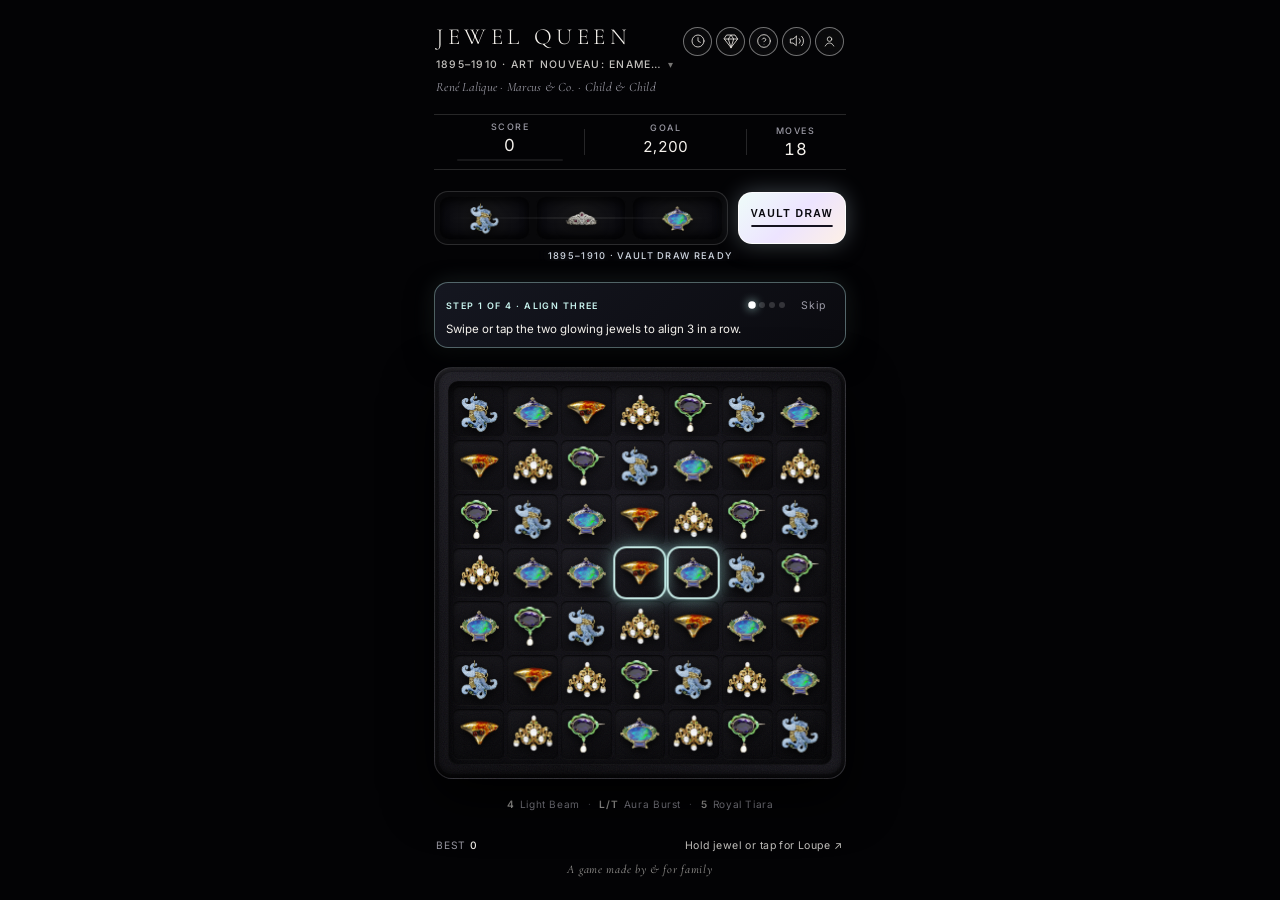
==== commit 078a2dcb: "Fix all WCAG 2.2 AA accessibility issues and update README roadmap" ====
--- a/index.html
+++ b/index.html
@@ -4,7 +4,7 @@
     <meta charset="UTF-8" />
     <meta
       name="viewport"
-      content="width=device-width, initial-scale=1.0, maximum-scale=1.0, user-scalable=no, viewport-fit=cover"
+      content="width=device-width, initial-scale=1.0, viewport-fit=cover"
     />
     <meta name="theme-color" content="#030305" />
     <meta
@@ -17,7 +17,7 @@
     <meta property="og:title" content="JEWEL QUEEN — Collect 45 Real V&amp;A Museum Jewels" />
     <meta
       property="og:description"
-      content="Match real Art Nouveau, Art Deco, Dior &amp; contemporary haute joaillerie masterpieces. Inspired by Connie Parente (@parenteconnie)."
+      content="Match real Art Nouveau, Art Deco, Dior &amp; contemporary haute joaillerie masterpieces. Inspired by Connie Parente (IG @parenteconnie · Whatnot @jewelqueen)."
     />
     <meta property="og:url" content="https://aparente.github.io/jewel-queen/" />
     <meta property="og:image" content="https://aparente.github.io/jewel-queen/assets/og-card.jpg" />
@@ -27,7 +27,7 @@
     <meta name="twitter:title" content="JEWEL QUEEN — Collect 45 Real V&amp;A Museum Jewels" />
     <meta
       name="twitter:description"
-      content="Collect 45 authentic V&amp;A Museum antique, Art Deco &amp; haute joaillerie treasures — inspired by @parenteconnie."
+      content="Collect 45 authentic V&amp;A Museum antique, Art Deco &amp; haute joaillerie treasures — IG @parenteconnie · Whatnot @jewelqueen."
     />
     <meta name="twitter:image" content="https://aparente.github.io/jewel-queen/assets/og-card.jpg" />
     <title>JEWEL QUEEN — Gallery Archive</title>
@@ -37,7 +37,7 @@
       href="https://fonts.googleapis.com/css2?family=Cormorant+Garamond:ital,wght@0,300;0,400;0,600;1,400;1,600&family=Inter:wght@300;400;500;600&display=swap"
       rel="stylesheet"
     />
-    <link rel="stylesheet" href="styles.css" />
+    <link rel="stylesheet" href="styles.css?v=2.4" />
   </head>
   <body>
     <div class="velvet-backdrop" aria-hidden="true"></div>
@@ -122,6 +122,7 @@
             class="icon-btn"
             id="muteBtn"
             aria-label="Toggle Sound"
+            aria-pressed="false"
             title="Toggle Sound"
           >
             <svg id="soundOnIcon" viewBox="0 0 24 24" width="16" height="16" fill="none" stroke="currentColor" stroke-width="1.5" stroke-linecap="round" stroke-linejoin="round" aria-hidden="true">
@@ -166,9 +167,9 @@
 
         <div class="hud-plaque hud-goal">
           <span class="hud-label">GOAL</span>
-          <div class="goal-display" id="goalDisplay">
+          <button type="button" class="goal-display" id="goalDisplay" aria-label="Exhibition goal">
             <span class="hud-value" id="goalText">2,200</span>
-          </div>
+          </button>
         </div>
 
         <div class="hud-divider" aria-hidden="true"></div>
@@ -229,7 +230,7 @@
 
           <div class="board-stage" id="boardStage">
             <div class="board-cells" id="boardCells" aria-hidden="true"></div>
-            <div class="board-tiles" id="boardTiles" role="grid" aria-label="7 by 7 jewelry tray"></div>
+            <div class="board-tiles" id="boardTiles" role="region" aria-label="7 by 7 jewelry tray. Use arrow keys to move, Enter or Space to select and swap, I to inspect in Loupe."></div>
             <canvas class="fx-canvas" id="fxCanvas" aria-hidden="true"></canvas>
           </div>
         </div>
@@ -257,7 +258,7 @@
     </main>
 
     <!-- Exhibition Complete / Curtain Call Modal -->
-    <dialog class="velvet-dialog" id="resultDialog">
+    <dialog class="velvet-dialog" id="resultDialog" aria-labelledby="resultTitle">
       <div class="dialog-card">
         <img src="assets/museum_jewels/lavabre-tiara.png" alt="" class="dialog-tiara" width="76" height="76" />
         <p class="dialog-kicker" id="resultKicker">EXHIBITION COMPLETE</p>
@@ -287,12 +288,12 @@
     </dialog>
 
     <!-- Virtual Estate Collection Vault (Pokédex + Signature Lineup) -->
-    <dialog class="velvet-dialog lookbook-dialog" id="lookbookDialog">
+    <dialog class="velvet-dialog lookbook-dialog" id="lookbookDialog" aria-labelledby="lookbookTitle">
       <div class="dialog-card lookbook-card vault-card">
         <div class="lookbook-header">
           <div>
             <p class="dialog-kicker">PRIVATE ARCHIVE</p>
-            <h2 class="dialog-title">MY COLLECTION</h2>
+            <h2 class="dialog-title" id="lookbookTitle">MY COLLECTION</h2>
           </div>
           <div class="lookbook-header-actions">
             <button type="button" class="share-pill-btn" id="openShareFromVaultBtn">Share Vault ↗</button>
@@ -323,10 +324,10 @@
         </section>
 
         <div class="vault-filters" id="vaultFilters" role="tablist" aria-label="Filter collection">
-          <button type="button" class="filter-pill is-active" data-filter="all">All</button>
-          <button type="button" class="filter-pill" data-filter="owned">Owned</button>
-          <button type="button" class="filter-pill" data-filter="missing">Missing</button>
-          <button type="button" class="filter-pill" data-filter="grails">Grails</button>
+          <button type="button" class="filter-pill is-active" role="tab" aria-selected="true" data-filter="all">All</button>
+          <button type="button" class="filter-pill" role="tab" aria-selected="false" data-filter="owned">Owned</button>
+          <button type="button" class="filter-pill" role="tab" aria-selected="false" data-filter="missing">Missing</button>
+          <button type="button" class="filter-pill" role="tab" aria-selected="false" data-filter="grails">Grails</button>
         </div>
 
         <div class="pokedex-grid" id="lookbookGrid"></div>
@@ -334,19 +335,21 @@
     </dialog>
 
     <!-- Curated Historical Jewelry Tour Modal -->
-    <dialog class="velvet-dialog lookbook-dialog" id="erasDialog">
+    <dialog class="velvet-dialog lookbook-dialog" id="erasDialog" aria-labelledby="erasTitle">
       <div class="dialog-card lookbook-card">
         <div class="lookbook-header">
           <div>
             <p class="dialog-kicker">HISTORICAL TOUR</p>
-            <h2 class="dialog-title">ERAS &amp; STYLES</h2>
+            <h2 class="dialog-title" id="erasTitle">ERAS &amp; STYLES</h2>
           </div>
           <button type="button" class="icon-btn" id="closeErasBtn" aria-label="Close Eras Guide">✕</button>
         </div>
 
         <p class="lookbook-intro">
           Made by &amp; for family — walk through eight iconic eras &amp; movements of antique and vintage jewelry, each featuring authentic museum pieces curated in the spirit of
-          <a href="https://www.instagram.com/parenteconnie/?hl=en" target="_blank" rel="noopener noreferrer" class="gold-link">@parenteconnie</a>.
+          <a href="https://www.instagram.com/parenteconnie/?hl=en" target="_blank" rel="noopener noreferrer" class="gold-link">@parenteconnie</a>
+          &amp;
+          <a href="https://www.whatnot.com/user/jewelqueen" target="_blank" rel="noopener noreferrer" class="gold-link">Whatnot @jewelqueen</a>.
         </p>
 
         <div class="eras-grid" id="erasGrid"></div>
@@ -354,10 +357,10 @@
     </dialog>
 
     <!-- Quick How-to-Play Guide Modal -->
-    <dialog class="velvet-dialog" id="helpDialog">
+    <dialog class="velvet-dialog" id="helpDialog" aria-labelledby="helpTitle">
       <div class="dialog-card help-card">
         <p class="dialog-kicker">GALLERY GUIDE</p>
-        <h2 class="dialog-title">HOW TO PLAY</h2>
+        <h2 class="dialog-title" id="helpTitle">HOW TO PLAY</h2>
         <div class="help-steps">
           <div class="help-step">
             <span class="help-badge">1</span>
@@ -397,12 +400,12 @@
     </dialog>
 
     <!-- Collector Profile, Facebook & Google SSO, and Leaderboard Modal -->
-    <dialog class="velvet-dialog account-dialog" id="accountDialog">
+    <dialog class="velvet-dialog account-dialog" id="accountDialog" aria-labelledby="accountTitle">
       <div class="dialog-card account-card">
         <div class="lookbook-header">
           <div>
             <p class="dialog-kicker">COLLECTOR PASSPORT</p>
-            <h2 class="dialog-title">SIGN IN &amp; SYNC</h2>
+            <h2 class="dialog-title" id="accountTitle">SIGN IN &amp; SYNC</h2>
           </div>
           <button type="button" class="icon-btn" id="closeAccountBtn" aria-label="Close Collector Account">✕</button>
         </div>
@@ -445,20 +448,32 @@
 
         <p class="sso-notice" id="ssoNotice" hidden></p>
 
-        <!-- Collector Display Name (works immediately for Share Cards even before cloud SSO!) -->
+        <!-- Collector Display Name & Optional Whatnot Handle (printed on Share Card & Leaderboard) -->
         <div class="collector-name-box">
-          <label for="collectorNameInput" class="collector-name-label">NAME ON YOUR SHAREABLE VAULT CARD</label>
-          <div class="collector-name-row">
+          <label for="collectorNameInput" class="collector-name-label">COLLECTOR NAME &amp; WHATNOT HANDLE (OPTIONAL)</label>
+          <div class="collector-fields-grid">
             <input
               type="text"
               id="collectorNameInput"
               class="collector-name-input"
               maxlength="28"
-              placeholder="e.g. Connie Parente"
+              placeholder="Your name (e.g. Connie)"
               autocomplete="name"
             />
-            <button type="button" class="save-name-btn" id="saveCollectorNameBtn">Save</button>
-          </div>
+            <div class="whatnot-input-wrap">
+              <label for="collectorWhatnotInput" class="sr-only">Whatnot handle (optional)</label>
+              <span class="whatnot-at" aria-hidden="true">@</span>
+              <input
+                type="text"
+                id="collectorWhatnotInput"
+                class="collector-name-input whatnot-input"
+                maxlength="28"
+                placeholder="whatnot handle"
+                autocomplete="username"
+              />
+            </div>
+          </div>
+          <button type="button" class="save-name-btn save-profile-full" id="saveCollectorNameBtn">Save Collector Profile</button>
         </div>
 
         <button type="button" class="gold-cta" id="accountShareVaultBtn">SHARE MY VAULT CARD ↗</button>
@@ -474,20 +489,27 @@
           </div>
         </section>
 
-        <p class="connie-credit-line">
-          Curated in the spirit of
-          <a href="https://www.instagram.com/parenteconnie/?hl=en" target="_blank" rel="noopener noreferrer" class="gold-link">Connie Parente · @parenteconnie</a>
-        </p>
+        <div class="connie-social-card">
+          <span class="connie-social-kicker">FOLLOW CONNIE PARENTE</span>
+          <div class="connie-social-links">
+            <a href="https://www.whatnot.com/user/jewelqueen" target="_blank" rel="noopener noreferrer" class="social-pill">
+              Whatnot <strong>@jewelqueen</strong> ↗
+            </a>
+            <a href="https://www.instagram.com/parenteconnie/?hl=en" target="_blank" rel="noopener noreferrer" class="social-pill">
+              Instagram <strong>@parenteconnie</strong> ↗
+            </a>
+          </div>
+        </div>
       </div>
     </dialog>
 
     <!-- Viral Shareable Vault Card Preview Modal -->
-    <dialog class="velvet-dialog share-dialog" id="shareDialog">
+    <dialog class="velvet-dialog share-dialog" id="shareDialog" aria-labelledby="shareTitle">
       <div class="dialog-card share-card">
         <div class="lookbook-header">
           <div>
             <p class="dialog-kicker">READY FOR INSTAGRAM &amp; FACEBOOK</p>
-            <h2 class="dialog-title">YOUR VAULT CARD</h2>
+            <h2 class="dialog-title" id="shareTitle">YOUR VAULT CARD</h2>
           </div>
           <button type="button" class="icon-btn" id="closeShareBtn" aria-label="Close Share Card">✕</button>
         </div>
@@ -509,7 +531,7 @@
     </dialog>
 
     <!-- Interactive 3x Jeweler's Loupe Zoom & History Inspector Modal -->
-    <dialog class="velvet-dialog loupe-dialog" id="loupeDialog">
+    <dialog class="velvet-dialog loupe-dialog" id="loupeDialog" aria-labelledby="loupeTitle">
       <div class="dialog-card loupe-card">
         <div class="loupe-topbar">
           <div>
@@ -519,13 +541,22 @@
           <button type="button" class="icon-btn" id="closeLoupeBtn" aria-label="Close Jeweler's Loupe">✕</button>
         </div>
 
+        <div class="loupe-controls-row">
+          <div class="loupe-zoom-controls" role="group" aria-label="Optical zoom magnification">
+            <button type="button" class="zoom-pill is-active" data-zoom="1" aria-pressed="true">1×</button>
+            <button type="button" class="zoom-pill" data-zoom="2" aria-pressed="false">2×</button>
+            <button type="button" class="zoom-pill" data-zoom="3" aria-pressed="false">3×</button>
+          </div>
+          <div class="loupe-pan-controls" id="loupePanControls" role="group" aria-label="Pan zoomed image" hidden>
+            <button type="button" class="pan-btn" data-pan="left" aria-label="Pan left">←</button>
+            <button type="button" class="pan-btn" data-pan="up" aria-label="Pan up">↑</button>
+            <button type="button" class="pan-btn" data-pan="down" aria-label="Pan down">↓</button>
+            <button type="button" class="pan-btn" data-pan="right" aria-label="Pan right">→</button>
+          </div>
+        </div>
+
         <div class="loupe-stage" id="loupeStage" title="Drag to pan when zoomed">
           <img id="loupeImg" class="loupe-img" src="" alt="" draggable="false" />
-          <div class="loupe-zoom-controls" role="group" aria-label="Optical zoom magnification">
-            <button type="button" class="zoom-pill is-active" data-zoom="1">1×</button>
-            <button type="button" class="zoom-pill" data-zoom="2">2×</button>
-            <button type="button" class="zoom-pill" data-zoom="3">3×</button>
-          </div>
           <span class="loupe-pan-hint" id="loupePanHint">Tap 2× / 3× to zoom in</span>
         </div>
 
@@ -555,6 +586,6 @@
       </div>
     </dialog>
 
-    <script type="module" src="js/game.js"></script>
+    <script type="module" src="js/game.js?v=2.4"></script>
   </body>
 </html>
--- a/styles.css
+++ b/styles.css
@@ -3,14 +3,26 @@
   --gallery-black: #030305;
   --gallery-surface: rgba(14, 14, 19, 0.86);
   --gallery-glass: rgba(255, 255, 255, 0.035);
-  --hairline: rgba(255, 255, 255, 0.11);
-  --hairline-soft: rgba(255, 255, 255, 0.065);
+  --hairline: rgba(255, 255, 255, 0.42);
+  --hairline-soft: rgba(255, 255, 255, 0.14);
   --pearl: #f5f2ed;
-  --pearl-soft: rgba(245, 242, 237, 0.72);
-  --silver-muted: rgba(214, 212, 224, 0.52);
+  --pearl-soft: rgba(245, 242, 237, 0.80);
+  --silver-muted: rgba(220, 218, 232, 0.70);
   --prism-grad: linear-gradient(125deg, #c6f7f2 0%, #e4d4ff 48%, #f9e6d8 100%);
   --font-serif: 'Cormorant Garamond', Georgia, serif;
   --font-sans: 'Inter', -apple-system, BlinkMacSystemFont, sans-serif;
+}
+
+.sr-only {
+  position: absolute;
+  width: 1px;
+  height: 1px;
+  padding: 0;
+  margin: -1px;
+  overflow: hidden;
+  clip: rect(0, 0, 0, 0);
+  white-space: nowrap;
+  border: 0;
 }
 
 *,
@@ -28,9 +40,10 @@
 body {
   margin: 0;
   padding: 0;
-  height: 100%;
-  height: 100dvh;
-  overflow: hidden;
+  min-height: 100%;
+  min-height: 100dvh;
+  overflow-x: hidden;
+  overflow-y: auto;
   background-color: var(--gallery-black);
   color: var(--pearl);
   font-family: var(--font-sans);
@@ -61,7 +74,7 @@
   position: relative;
   width: 100%;
   max-width: 440px;
-  height: 100dvh;
+  min-height: 100dvh;
   margin: 0 auto;
   padding:
     max(12px, env(safe-area-inset-top))
@@ -104,8 +117,9 @@
 }
 
 .era-picker-btn {
-  margin: 4px 0 0;
-  padding: 0;
+  margin: 2px 0 0;
+  padding: 4px 0;
+  min-height: 26px;
   border: none;
   background: none;
   display: inline-flex;
@@ -122,12 +136,13 @@
   color: #ffffff;
 }
 
-.era-picker-btn:focus-visible,
-.icon-btn:focus-visible,
-.spin-btn:focus-visible,
-.gold-cta:focus-visible,
-.velvet-secondary:focus-visible {
-  outline: 1.5px solid rgba(255, 255, 255, 0.72);
+/* Unified WCAG 2.2 AA Focus-Visible Ring Across Every Interactive Element */
+a:focus-visible,
+button:focus-visible,
+input:focus-visible,
+[tabindex='0']:focus-visible,
+.jewel-tile:focus-visible {
+  outline: 2px solid #c8f3ee;
   outline-offset: 2px;
 }
 
@@ -282,8 +297,20 @@
   align-items: center;
   justify-content: center;
   gap: 6px;
-  margin-top: 3px;
+  margin-top: 2px;
+  min-height: 26px;
+  min-width: 48px;
+  padding: 2px 6px;
+  border: none;
+  border-radius: 8px;
+  background: transparent;
+  color: inherit;
+  font: inherit;
   cursor: pointer;
+}
+
+.goal-display:disabled {
+  cursor: default;
 }
 
 .goal-icon {
@@ -510,19 +537,17 @@
 
 /* Tactile Pure Black Velvet Collector's Presentation Tray (Default) */
 .board-area {
-  flex: 1 1 auto;
-  min-height: 0;
-  max-height: 416px;
+  flex: 0 0 auto;
   width: 100%;
-  container-type: size;
+  container-type: inline-size;
   display: grid;
   place-items: center;
 }
 
 .board-shell {
   position: relative;
-  width: min(100cqw, 100cqh, 412px);
-  height: min(100cqw, 100cqh, 412px);
+  width: clamp(276px, min(100cqw, calc(100dvh - 300px)), 412px);
+  height: clamp(276px, min(100cqw, calc(100dvh - 300px)), 412px);
   display: grid;
   place-items: center;
   padding: 13px;
@@ -891,10 +916,10 @@
   text-align: center;
   font-family: var(--font-serif);
   font-style: italic;
-  font-size: 0.72rem;
+  font-size: 0.74rem;
   letter-spacing: 0.06em;
-  color: rgba(245, 242, 237, 0.42);
-  line-height: 1.2;
+  color: rgba(245, 242, 237, 0.64);
+  line-height: 1.25;
 }
 
 .footer-stat strong {
@@ -906,10 +931,11 @@
 .footer-loupe-btn {
   border: none;
   background: none;
-  padding: 2px 0;
+  min-height: 28px;
+  padding: 4px 2px;
   color: var(--pearl-soft);
   font: inherit;
-  font-size: 0.64rem;
+  font-size: 0.66rem;
   letter-spacing: 0.04em;
   cursor: pointer;
   transition: color 160ms ease;
@@ -1241,19 +1267,19 @@
   aspect-ratio: 1 / 1;
   border-radius: 10px;
   background: #060609;
-  border: 1px dashed rgba(255, 255, 255, 0.14);
+  border: 1px dashed rgba(255, 255, 255, 0.36);
   display: grid;
   place-items: center;
   padding: 4px;
-  cursor: pointer;
-  color: rgba(255, 255, 255, 0.18);
+  color: rgba(255, 255, 255, 0.34);
   font-size: 0.72rem;
   transition: border-color 160ms ease, transform 140ms ease;
 }
 
 .showcase-slot.is-filled {
+  cursor: pointer;
   border-style: solid;
-  border-color: rgba(255, 255, 255, 0.34);
+  border-color: rgba(255, 255, 255, 0.48);
   box-shadow: inset 0 0 10px rgba(214, 240, 255, 0.08);
 }
 
@@ -1270,13 +1296,14 @@
 }
 
 .filter-pill {
+  min-height: 28px;
   padding: 6px 6px;
   border-radius: 99px;
-  border: 1px solid var(--hairline-soft);
-  background: rgba(255, 255, 255, 0.025);
+  border: 1px solid var(--hairline);
+  background: rgba(255, 255, 255, 0.03);
   color: var(--silver-muted);
   font-family: var(--font-sans);
-  font-size: 0.64rem;
+  font-size: 0.66rem;
   font-weight: 500;
   letter-spacing: 0.06em;
   cursor: pointer;
@@ -1338,9 +1365,8 @@
 }
 
 .dex-card.is-locked {
-  opacity: 0.68;
   border-style: dashed;
-  border-color: rgba(255, 255, 255, 0.12);
+  border-color: rgba(255, 255, 255, 0.36);
 }
 
 .dex-card-top {
@@ -1518,18 +1544,27 @@
 .era-jewels-strip {
   display: flex;
   align-items: center;
+  flex-wrap: wrap;
   gap: 5px;
   margin: 2px 0 8px;
 }
 
-.era-jewels-strip img {
-  width: 25px;
-  height: 25px;
+.era-jewel-btn {
+  width: 28px;
+  height: 28px;
+  padding: 2px;
+  border-radius: 7px;
+  border: 1px solid var(--hairline);
+  background: #060609;
+  display: grid;
+  place-items: center;
+  cursor: pointer;
+}
+
+.era-jewel-btn img {
+  width: 22px;
+  height: 22px;
   object-fit: contain;
-  border-radius: 6px;
-  padding: 2px;
-  background: #060609;
-  border: 1px solid var(--hairline-soft);
 }
 
 .era-card-footer {
@@ -1546,13 +1581,14 @@
 }
 
 .era-play-btn {
-  padding: 5px 11px;
+  min-height: 28px;
+  padding: 6px 12px;
   border-radius: 8px;
   border: 1px solid rgba(255, 255, 255, 0.68);
   background: var(--prism-grad);
   color: #0b0a12;
   font-family: var(--font-sans);
-  font-size: 0.62rem;
+  font-size: 0.64rem;
   font-weight: 600;
   letter-spacing: 0.1em;
   cursor: pointer;
@@ -1693,29 +1729,48 @@
   transition: none;
 }
 
-.loupe-zoom-controls {
-  position: absolute;
-  top: 8px;
-  right: 8px;
-  display: flex;
-  gap: 3px;
+.loupe-controls-row {
+  display: flex;
+  align-items: center;
+  justify-content: space-between;
+  gap: 8px;
+}
+
+.loupe-zoom-controls,
+.loupe-pan-controls {
+  display: flex;
+  gap: 4px;
   padding: 3px;
   border-radius: 99px;
   background: rgba(8, 8, 12, 0.78);
   border: 1px solid var(--hairline);
-  backdrop-filter: blur(8px);
-}
-
-.zoom-pill {
+}
+
+.zoom-pill,
+.pan-btn {
   border: none;
   background: transparent;
   color: var(--silver-muted);
   font-family: var(--font-sans);
-  font-size: 0.66rem;
-  font-weight: 500;
-  padding: 3px 8px;
+  font-size: 0.68rem;
+  font-weight: 500;
+  min-width: 32px;
+  min-height: 26px;
+  padding: 4px 8px;
   border-radius: 99px;
   cursor: pointer;
+  display: grid;
+  place-items: center;
+}
+
+.pan-btn {
+  min-width: 28px;
+  padding: 4px 6px;
+  color: var(--pearl);
+}
+
+.pan-btn:hover {
+  background: rgba(255, 255, 255, 0.12);
 }
 
 .zoom-pill.is-active {
@@ -1968,10 +2023,12 @@
 .tutorial-skip-btn {
   border: none;
   background: none;
-  padding: 0 2px;
+  min-width: 38px;
+  min-height: 26px;
+  padding: 4px 8px;
   color: var(--silver-muted);
   font-family: var(--font-sans);
-  font-size: 0.62rem;
+  font-size: 0.66rem;
   letter-spacing: 0.06em;
   cursor: pointer;
 }
@@ -2064,10 +2121,14 @@
 .invite-close-btn {
   border: none;
   background: none;
-  color: var(--silver-muted);
-  font-size: 0.72rem;
+  color: var(--pearl-soft);
+  font-size: 0.78rem;
+  min-width: 28px;
+  min-height: 28px;
+  display: grid;
+  place-items: center;
   cursor: pointer;
-  padding: 0 2px;
+  padding: 0;
 }
 
 /* Vault Share Pill Button */
@@ -2185,8 +2246,8 @@
 }
 
 .sso-facebook {
-  background: #1877f2;
-  border: 1px solid rgba(255, 255, 255, 0.16);
+  background: #1463cc;
+  border: 1px solid rgba(255, 255, 255, 0.24);
   color: #ffffff;
 }
 
@@ -2225,10 +2286,101 @@
   gap: 6px;
 }
 
+.collector-fields-grid {
+  display: grid;
+  grid-template-columns: 1fr 1fr;
+  gap: 6px;
+}
+
+.whatnot-input-wrap {
+  position: relative;
+  display: flex;
+  align-items: center;
+}
+
+.whatnot-at {
+  position: absolute;
+  left: 10px;
+  font-size: 0.76rem;
+  color: var(--silver-muted);
+  pointer-events: none;
+}
+
+.whatnot-input {
+  width: 100%;
+  padding-left: 24px !important;
+}
+
+.save-profile-full {
+  width: 100%;
+  padding: 8px 12px;
+}
+
+.leaderboard-wn {
+  margin-left: 5px;
+  font-size: 0.64rem;
+  color: #b6e8dc;
+  text-decoration: none;
+}
+
+.leaderboard-wn:hover {
+  text-decoration: underline;
+}
+
+.connie-social-card {
+  display: flex;
+  flex-direction: column;
+  align-items: center;
+  gap: 6px;
+  padding-top: 4px;
+  border-top: 1px solid var(--hairline-soft);
+}
+
+.connie-social-kicker {
+  font-size: 0.54rem;
+  font-weight: 600;
+  letter-spacing: 0.16em;
+  color: var(--silver-muted);
+}
+
+.connie-social-links {
+  display: flex;
+  flex-wrap: wrap;
+  justify-content: center;
+  gap: 6px;
+}
+
+.social-pill {
+  min-height: 28px;
+  display: inline-flex;
+  align-items: center;
+  gap: 4px;
+  padding: 5px 11px;
+  border-radius: 99px;
+  border: 1px solid var(--hairline);
+  background: rgba(255, 255, 255, 0.035);
+  color: var(--pearl-soft);
+  font-size: 0.68rem;
+  text-decoration: none;
+  transition: border-color 150ms ease, background 150ms ease, color 150ms ease;
+}
+
+.social-pill strong {
+  color: #d4f4ef;
+  font-weight: 500;
+}
+
+.social-pill:hover {
+  border-color: rgba(212, 244, 239, 0.5);
+  background: rgba(212, 244, 239, 0.08);
+  color: #ffffff;
+}
+
 .collector-name-input {
   flex: 1;
   min-width: 0;
-  padding: 9px 11px;
+  min-height: 36px;
+  padding: 8px 11px;
   border-radius: 10px;
   border: 1px solid var(--hairline);
   background: rgba(255, 255, 255, 0.04);
@@ -2238,18 +2390,19 @@
 }
 
 .collector-name-input:focus {
-  outline: none;
-  border-color: rgba(198, 247, 242, 0.6);
+  border-color: #c8f3ee;
 }
 
 .save-name-btn {
-  padding: 0 14px;
+  min-height: 36px;
+  flex-shrink: 0;
+  padding: 8px 14px;
   border-radius: 10px;
   border: 1px solid var(--hairline);
   background: rgba(255, 255, 255, 0.08);
   color: var(--pearl);
   font-family: var(--font-sans);
-  font-size: 0.72rem;
+  font-size: 0.74rem;
   font-weight: 500;
   cursor: pointer;
 }
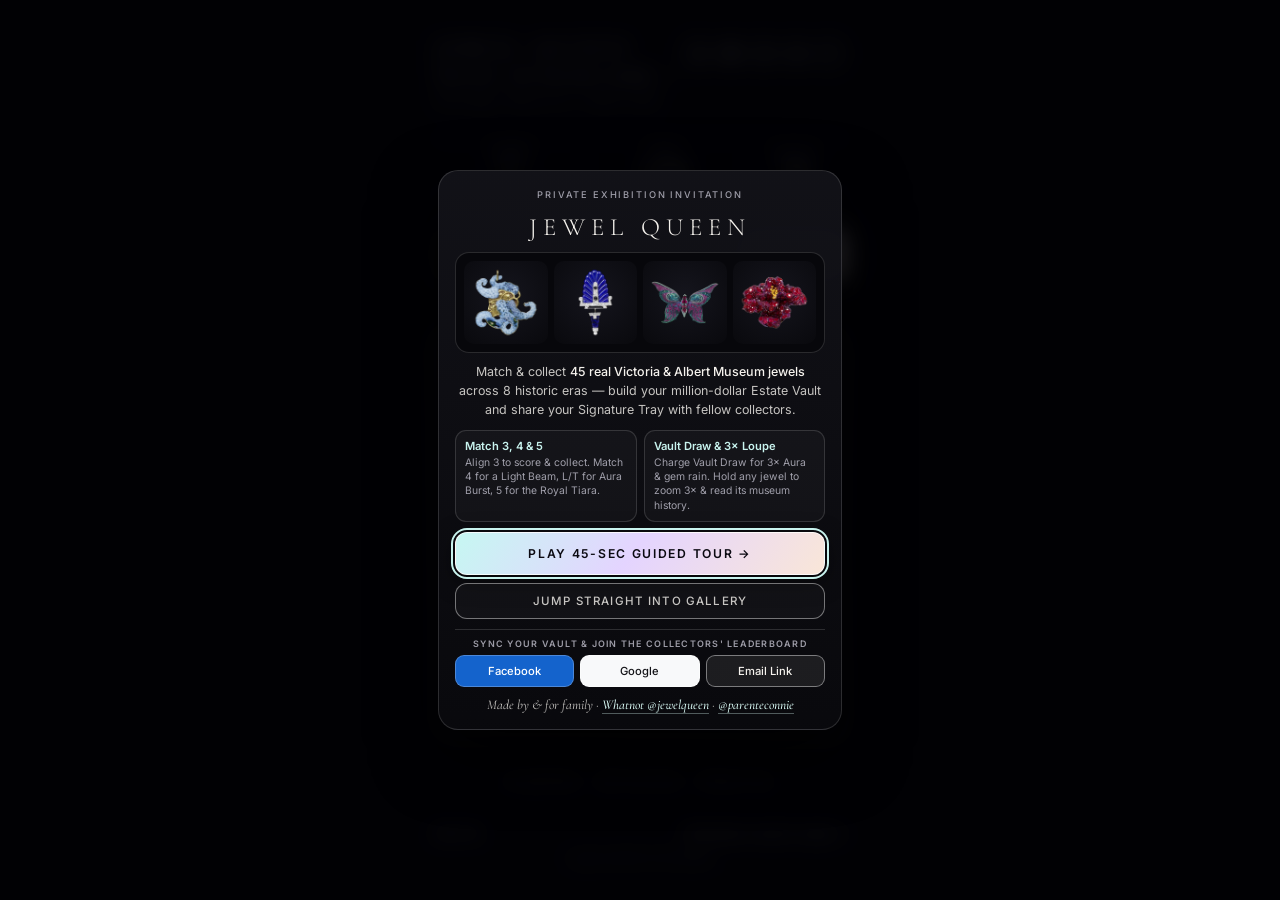
==== commit 42d8055c: "Add welcome invitation, login welcome greeting, 6-step hands-on tutorial & 9:16 TikTok/Story Vault C" ====
--- a/index.html
+++ b/index.html
@@ -37,7 +37,7 @@
       href="https://fonts.googleapis.com/css2?family=Cormorant+Garamond:ital,wght@0,300;0,400;0,600;1,400;1,600&family=Inter:wght@300;400;500;600&display=swap"
       rel="stylesheet"
     />
-    <link rel="stylesheet" href="styles.css?v=2.4" />
+    <link rel="stylesheet" href="styles.css?v=2.6" />
   </head>
   <body>
     <div class="velvet-backdrop" aria-hidden="true"></div>
@@ -203,21 +203,22 @@
         </div>
       </section>
 
-      <!-- Interactive 4-Step Guided Gallery Tutorial Strip -->
+      <!-- Interactive 6-Step Guided Gallery Tutorial Strip -->
       <aside class="tutorial-bar" id="tutorialBar" hidden aria-live="polite">
         <div class="tutorial-bar-top">
-          <span class="tutorial-kicker" id="tutorialKicker">STEP 1 OF 4 · ALIGN THREE</span>
+          <span class="tutorial-kicker" id="tutorialKicker">STEP 1 OF 6 · MATCH 3 &amp; REACH YOUR GOAL</span>
           <div class="tutorial-bar-right">
             <div class="tutorial-dots" id="tutorialDots" aria-hidden="true"></div>
             <button type="button" class="tutorial-skip-btn" id="tutorialSkipBtn">Skip</button>
           </div>
         </div>
+        <div class="tutorial-rule-chip" id="tutorialRuleChip">RULE · Complete the GOAL above before MOVES run out</div>
         <div class="tutorial-bar-body">
           <p class="tutorial-text" id="tutorialText">
-            Swipe or tap the two glowing jewels to align 3 in a row.
+            Swipe or tap the two glowing jewels to align 3.
           </p>
           <button type="button" class="tutorial-action-btn" id="tutorialActionBtn" hidden>
-            BEGIN EXHIBITION
+            START PLAYING
           </button>
         </div>
       </aside>
@@ -444,6 +445,18 @@
             </svg>
             <span>Continue with Google</span>
           </button>
+
+          <div class="magic-link-row">
+            <label for="magicEmailInput" class="sr-only">Email address for instant sign-in link</label>
+            <input
+              type="email"
+              id="magicEmailInput"
+              class="collector-name-input"
+              placeholder="Or enter email for instant sign-in link"
+              autocomplete="email"
+            />
+            <button type="button" class="save-name-btn" id="magicEmailBtn">Email Link</button>
+          </div>
         </div>
 
         <p class="sso-notice" id="ssoNotice" hidden></p>
@@ -503,15 +516,71 @@
       </div>
     </dialog>
 
-    <!-- Viral Shareable Vault Card Preview Modal -->
+    <!-- First-Visit Luxury Gallery Welcome & Quick Sign-In Invitation Modal -->
+    <dialog class="velvet-dialog welcome-dialog" id="welcomeDialog" aria-labelledby="welcomeTitle">
+      <div class="dialog-card welcome-card">
+        <p class="dialog-kicker">PRIVATE EXHIBITION INVITATION</p>
+        <h2 class="dialog-title welcome-title" id="welcomeTitle">JEWEL QUEEN</h2>
+
+        <div class="welcome-showcase" aria-hidden="true">
+          <img src="assets/museum_jewels/lalique-medusa.png" alt="" />
+          <img src="assets/museum_jewels/cartier-lapis.png" alt="" />
+          <img src="assets/museum_jewels/wallace-butterfly.png" alt="" />
+          <img src="assets/museum_jewels/cindy-ruby.png" alt="" />
+        </div>
+
+        <p class="welcome-lead">
+          Match &amp; collect <strong>45 real Victoria &amp; Albert Museum jewels</strong> across 8 historic eras — build your million-dollar Estate Vault and share your Signature Tray with fellow collectors.
+        </p>
+
+        <div class="welcome-rules-grid">
+          <div class="welcome-rule">
+            <strong>Match 3, 4 &amp; 5</strong>
+            <span>Align 3 to score &amp; collect. Match 4 for a Light Beam, L/T for Aura Burst, 5 for the Royal Tiara.</span>
+          </div>
+          <div class="welcome-rule">
+            <strong>Vault Draw &amp; 3× Loupe</strong>
+            <span>Charge Vault Draw for 3× Aura &amp; gem rain. Hold any jewel to zoom 3× &amp; read its museum history.</span>
+          </div>
+        </div>
+
+        <div class="dialog-actions">
+          <button type="button" class="gold-cta" id="welcomeStartTourBtn">PLAY 45-SEC GUIDED TOUR →</button>
+          <button type="button" class="velvet-secondary" id="welcomeSkipBtn">JUMP STRAIGHT INTO GALLERY</button>
+        </div>
+
+        <div class="welcome-signin-strip" id="welcomeSignInStrip">
+          <span class="welcome-signin-label">SYNC YOUR VAULT &amp; JOIN THE COLLECTORS' LEADERBOARD</span>
+          <div class="welcome-sso-row">
+            <button type="button" class="welcome-sso-pill sso-facebook" id="welcomeFbBtn">Facebook</button>
+            <button type="button" class="welcome-sso-pill sso-google" id="welcomeGoogleBtn">Google</button>
+            <button type="button" class="welcome-sso-pill welcome-email-pill" id="welcomeEmailBtn">Email Link</button>
+          </div>
+        </div>
+
+        <p class="connie-credit-line">
+          Made by &amp; for family ·
+          <a href="https://www.whatnot.com/user/jewelqueen" target="_blank" rel="noopener noreferrer" class="gold-link">Whatnot @jewelqueen</a>
+          ·
+          <a href="https://www.instagram.com/parenteconnie/?hl=en" target="_blank" rel="noopener noreferrer" class="gold-link">@parenteconnie</a>
+        </p>
+      </div>
+    </dialog>
+
+    <!-- Viral Shareable Vault Card Preview Modal (Feed 4:5 + TikTok/Story 9:16) -->
     <dialog class="velvet-dialog share-dialog" id="shareDialog" aria-labelledby="shareTitle">
       <div class="dialog-card share-card">
         <div class="lookbook-header">
           <div>
-            <p class="dialog-kicker">READY FOR INSTAGRAM &amp; FACEBOOK</p>
+            <p class="dialog-kicker">TIKTOK · INSTAGRAM · FACEBOOK · WHATNOT</p>
             <h2 class="dialog-title" id="shareTitle">YOUR VAULT CARD</h2>
           </div>
           <button type="button" class="icon-btn" id="closeShareBtn" aria-label="Close Share Card">✕</button>
+        </div>
+
+        <div class="share-format-tabs" id="shareFormatTabs" role="tablist" aria-label="Share card format">
+          <button type="button" class="filter-pill is-active" role="tab" aria-selected="true" data-format="story">9:16 TikTok / Story</button>
+          <button type="button" class="filter-pill" role="tab" aria-selected="false" data-format="feed">4:5 IG / Facebook</button>
         </div>
 
         <div class="share-preview-frame">
@@ -519,11 +588,12 @@
         </div>
 
         <div class="dialog-actions">
-          <button type="button" class="gold-cta" id="nativeShareBtn">SHARE CARD TO IG / FB / MESSAGES</button>
+          <button type="button" class="gold-cta" id="nativeShareBtn">SHARE CARD TO TIKTOK / IG / FB</button>
           <div class="share-quick-row">
             <button type="button" class="velvet-secondary" id="downloadCardBtn">Save PNG</button>
+            <button type="button" class="velvet-secondary" id="copyCaptionBtn">Caption+#</button>
             <button type="button" class="velvet-secondary" id="shareFacebookLinkBtn">Facebook</button>
-            <button type="button" class="velvet-secondary" id="copyChallengeLinkBtn">Copy Link</button>
+            <button type="button" class="velvet-secondary" id="copyChallengeLinkBtn">Link</button>
           </div>
         </div>
         <p class="share-status" id="shareStatus" role="status" aria-live="polite"></p>
@@ -586,6 +656,6 @@
       </div>
     </dialog>
 
-    <script type="module" src="js/game.js?v=2.4"></script>
+    <script type="module" src="js/game.js?v=2.6"></script>
   </body>
 </html>
--- a/styles.css
+++ b/styles.css
@@ -2044,6 +2044,14 @@
   gap: 10px;
 }
 
+.tutorial-rule-chip {
+  font-size: 0.62rem;
+  font-weight: 500;
+  letter-spacing: 0.04em;
+  color: #e6dcff;
+  margin-bottom: 4px;
+}
+
 .tutorial-text {
   margin: 0;
   font-size: 0.72rem;
@@ -2257,6 +2265,12 @@
   color: #141418;
 }
 
+.magic-link-row {
+  display: flex;
+  gap: 6px;
+  margin-top: 2px;
+}
+
 .sso-notice {
   margin: 0;
   padding: 8px 10px;
@@ -2486,13 +2500,133 @@
 
 .share-quick-row {
   display: grid;
+  grid-template-columns: repeat(4, 1fr);
+  gap: 5px;
+}
+
+.share-quick-row .velvet-secondary {
+  min-height: 32px;
+  padding: 7px 4px;
+  font-size: 0.64rem;
+}
+
+.share-format-tabs {
+  display: grid;
+  grid-template-columns: 1fr 1fr;
+  gap: 6px;
+}
+
+/* First-Visit Luxury Gallery Welcome & Sign-In Invitation Modal */
+.welcome-card {
+  text-align: center;
+  padding: 18px 16px 16px;
+  max-height: 90dvh;
+  overflow-y: auto;
+  display: flex;
+  flex-direction: column;
+  gap: 10px;
+}
+
+.welcome-title {
+  letter-spacing: 0.24em;
+  margin: 2px 0 0;
+}
+
+.welcome-showcase {
+  display: grid;
+  grid-template-columns: repeat(4, 1fr);
+  gap: 6px;
+  padding: 8px;
+  border-radius: 14px;
+  background: #07070b;
+  border: 1px solid var(--hairline-soft);
+}
+
+.welcome-showcase img {
+  width: 100%;
+  aspect-ratio: 1 / 1;
+  object-fit: contain;
+  padding: 4px;
+  border-radius: 10px;
+  background: radial-gradient(circle at 50% 42%, #15151d 0%, #09090d 100%);
+}
+
+.welcome-lead {
+  margin: 0;
+  font-size: 0.78rem;
+  line-height: 1.5;
+  color: var(--pearl-soft);
+}
+
+.welcome-lead strong {
+  color: var(--pearl);
+  font-weight: 500;
+}
+
+.welcome-rules-grid {
+  display: grid;
+  grid-template-columns: 1fr 1fr;
+  gap: 7px;
+  text-align: left;
+}
+
+.welcome-rule {
+  padding: 8px 9px;
+  border-radius: 11px;
+  background: rgba(255, 255, 255, 0.03);
+  border: 1px solid var(--hairline-soft);
+}
+
+.welcome-rule strong {
+  display: block;
+  font-size: 0.7rem;
+  font-weight: 600;
+  color: #c8f3ee;
+  margin-bottom: 3px;
+}
+
+.welcome-rule span {
+  display: block;
+  font-size: 0.65rem;
+  line-height: 1.38;
+  color: var(--silver-muted);
+}
+
+.welcome-signin-strip {
+  display: flex;
+  flex-direction: column;
+  gap: 6px;
+  padding-top: 8px;
+  border-top: 1px solid var(--hairline-soft);
+}
+
+.welcome-signin-label {
+  font-size: 0.56rem;
+  font-weight: 600;
+  letter-spacing: 0.14em;
+  color: var(--silver-muted);
+}
+
+.welcome-sso-row {
+  display: grid;
   grid-template-columns: repeat(3, 1fr);
   gap: 6px;
 }
 
-.share-quick-row .velvet-secondary {
-  padding: 9px 6px;
-  font-size: 0.66rem;
+.welcome-sso-pill {
+  min-height: 32px;
+  padding: 6px 8px;
+  border-radius: 9px;
+  font-family: var(--font-sans);
+  font-size: 0.7rem;
+  font-weight: 500;
+  cursor: pointer;
+}
+
+.welcome-email-pill {
+  background: rgba(255, 255, 255, 0.08);
+  border: 1px solid var(--hairline);
+  color: var(--pearl);
 }
 
 .share-status {
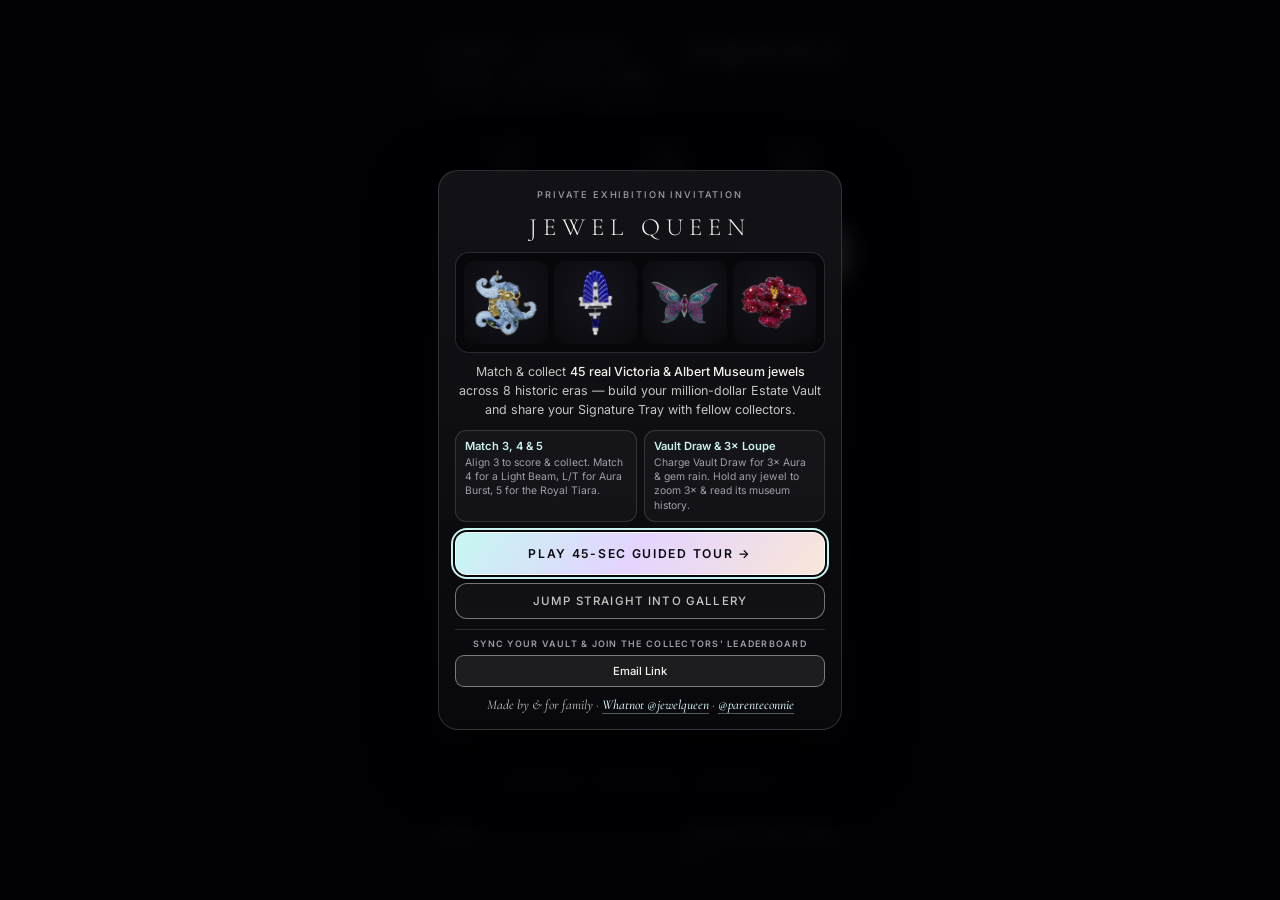
==== commit 5f1ef1d2: "Auto-detect enabled Supabase OAuth providers to prevent 400 provider_not_enabled redirect" ====
--- a/index.html
+++ b/index.html
@@ -656,6 +656,6 @@
       </div>
     </dialog>
 
-    <script type="module" src="js/game.js?v=2.6"></script>
+    <script type="module" src="js/game.js?v=2.7"></script>
   </body>
 </html>
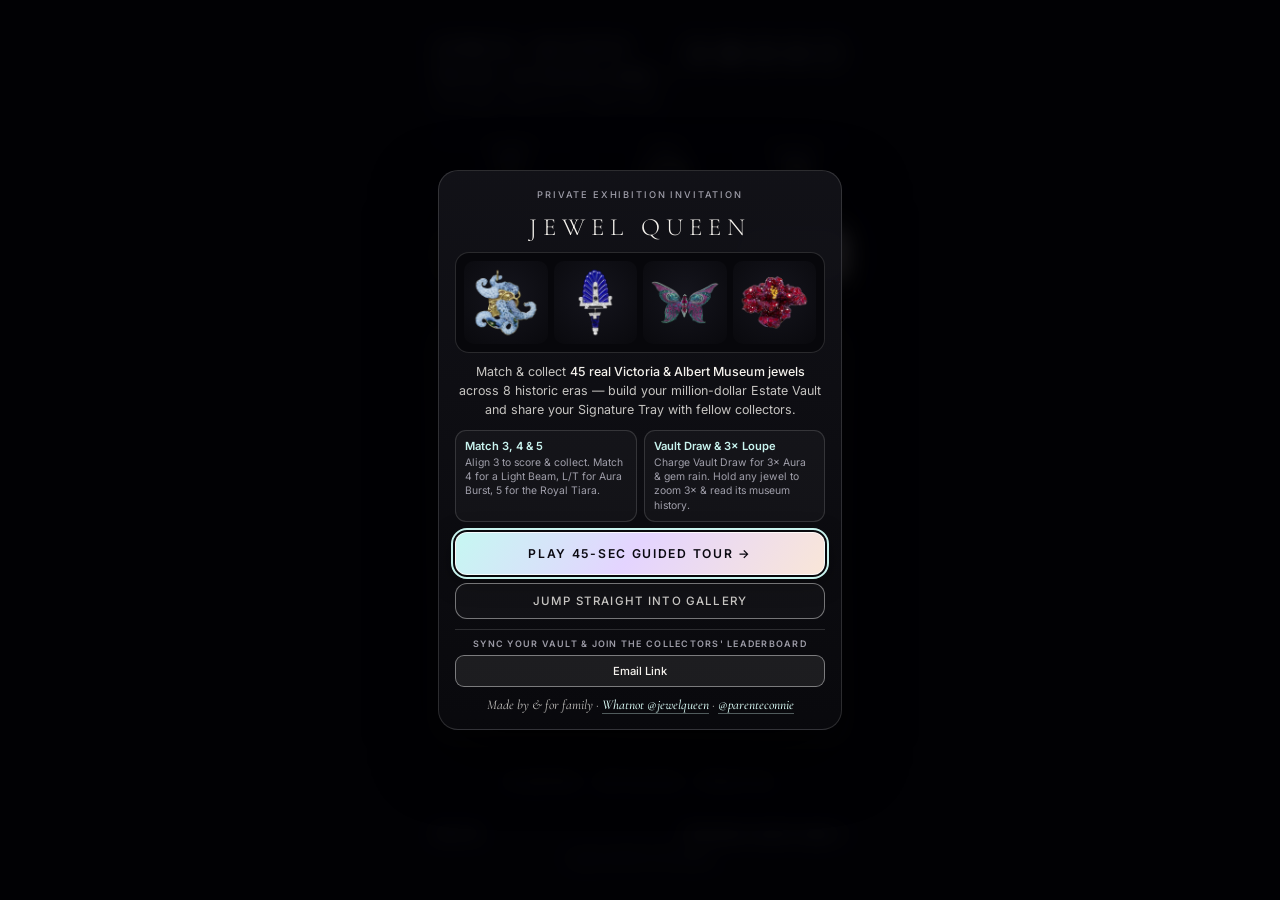
==== commit e61f83dd: "Add Jewel Queen museum tiara app logo and favicons" ====
--- a/index.html
+++ b/index.html
@@ -31,6 +31,9 @@
     />
     <meta name="twitter:image" content="https://aparente.github.io/jewel-queen/assets/og-card.jpg" />
     <title>JEWEL QUEEN — Gallery Archive</title>
+    <link rel="icon" type="image/png" sizes="32x32" href="assets/favicon-32.png" />
+    <link rel="icon" type="image/png" sizes="120x120" href="assets/app-logo-120.png" />
+    <link rel="apple-touch-icon" sizes="180x180" href="assets/apple-touch-icon.png" />
     <link rel="preconnect" href="https://fonts.googleapis.com" />
     <link rel="preconnect" href="https://fonts.gstatic.com" crossorigin />
     <link
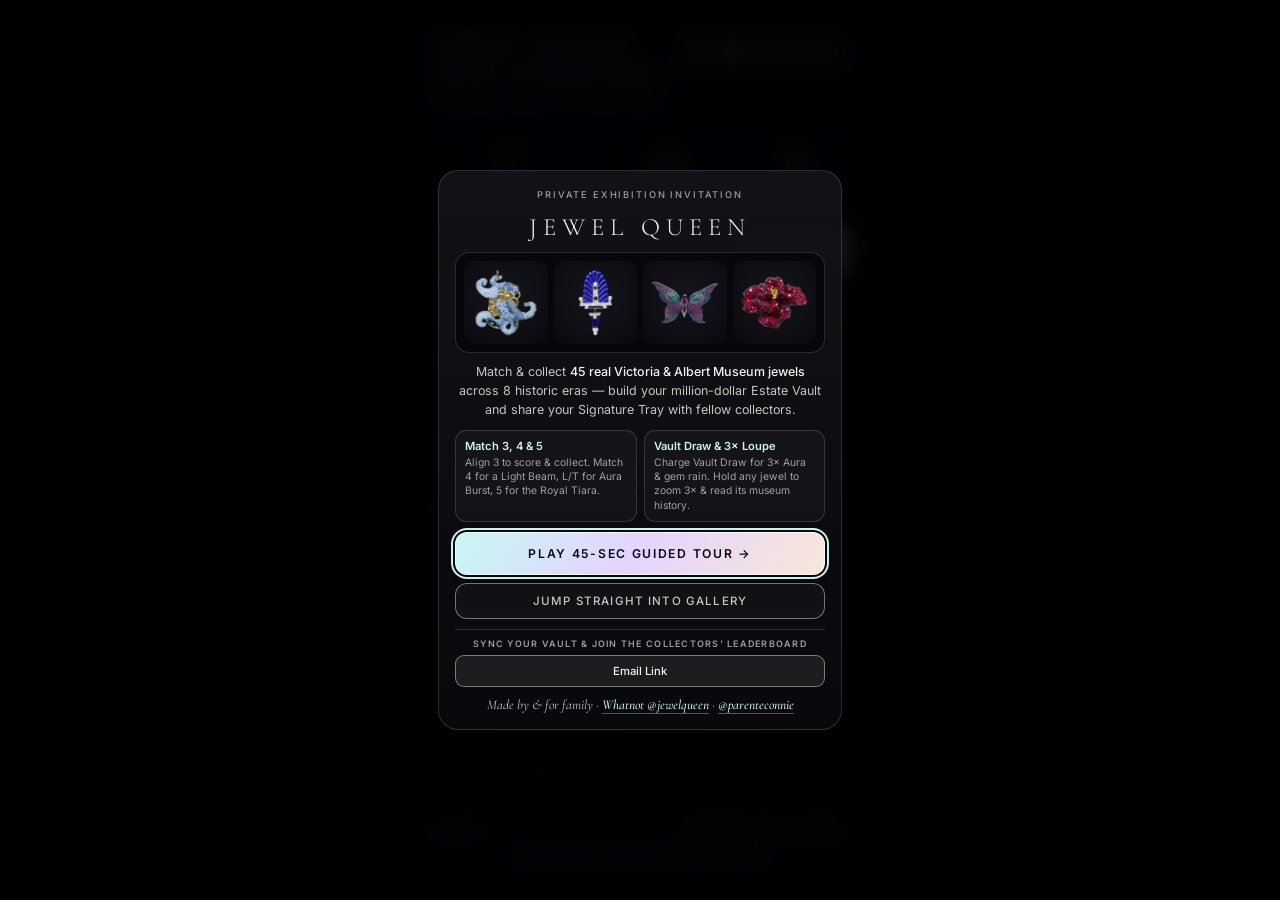
==== commit be81db1c: "Add Privacy Policy and Terms of Service with analytics and monetization flexibility" ====
--- a/index.html
+++ b/index.html
@@ -257,7 +257,14 @@
             Hold jewel or tap for Loupe ↗
           </button>
         </div>
-        <p class="family-note">A game made by &amp; for family</p>
+        <div class="footer-colophon">
+          <p class="family-note">A game made by &amp; for family</p>
+          <nav class="legal-links" aria-label="Legal">
+            <a href="privacy.html">Privacy</a>
+            <span aria-hidden="true">·</span>
+            <a href="terms.html">Terms</a>
+          </nav>
+        </div>
       </footer>
     </main>
 
@@ -463,6 +470,9 @@
         </div>
 
         <p class="sso-notice" id="ssoNotice" hidden></p>
+        <p class="auth-legal-note">
+          By signing in, you agree to our <a href="terms.html" class="gold-link">Terms</a> &amp; <a href="privacy.html" class="gold-link">Privacy Policy</a>.
+        </p>
 
         <!-- Collector Display Name & Optional Whatnot Handle (printed on Share Card & Leaderboard) -->
         <div class="collector-name-box">
--- a/styles.css
+++ b/styles.css
@@ -911,6 +911,14 @@
   width: 100%;
 }
 
+.footer-colophon {
+  display: flex;
+  flex-wrap: wrap;
+  align-items: center;
+  justify-content: center;
+  gap: 4px 10px;
+}
+
 .family-note {
   margin: 0;
   text-align: center;
@@ -920,6 +928,46 @@
   letter-spacing: 0.06em;
   color: rgba(245, 242, 237, 0.64);
   line-height: 1.25;
+}
+
+.legal-links {
+  display: inline-flex;
+  align-items: center;
+  gap: 2px;
+  font-size: 0.64rem;
+  letter-spacing: 0.06em;
+}
+
+.legal-links a {
+  display: inline-flex;
+  align-items: center;
+  justify-content: center;
+  min-width: 24px;
+  min-height: 24px;
+  padding: 2px 4px;
+  color: rgba(245, 242, 237, 0.7);
+  text-decoration: none;
+  transition: color 160ms ease;
+}
+
+.legal-links a:hover {
+  color: #ffffff;
+  text-decoration: underline;
+}
+
+.auth-legal-note {
+  margin: 6px 0 0;
+  text-align: center;
+  font-size: 0.7rem;
+  line-height: 1.4;
+  color: var(--silver-muted);
+}
+
+.auth-legal-note a {
+  display: inline-flex;
+  align-items: center;
+  min-height: 24px;
+  padding: 2px 2px;
 }
 
 .footer-stat strong {
